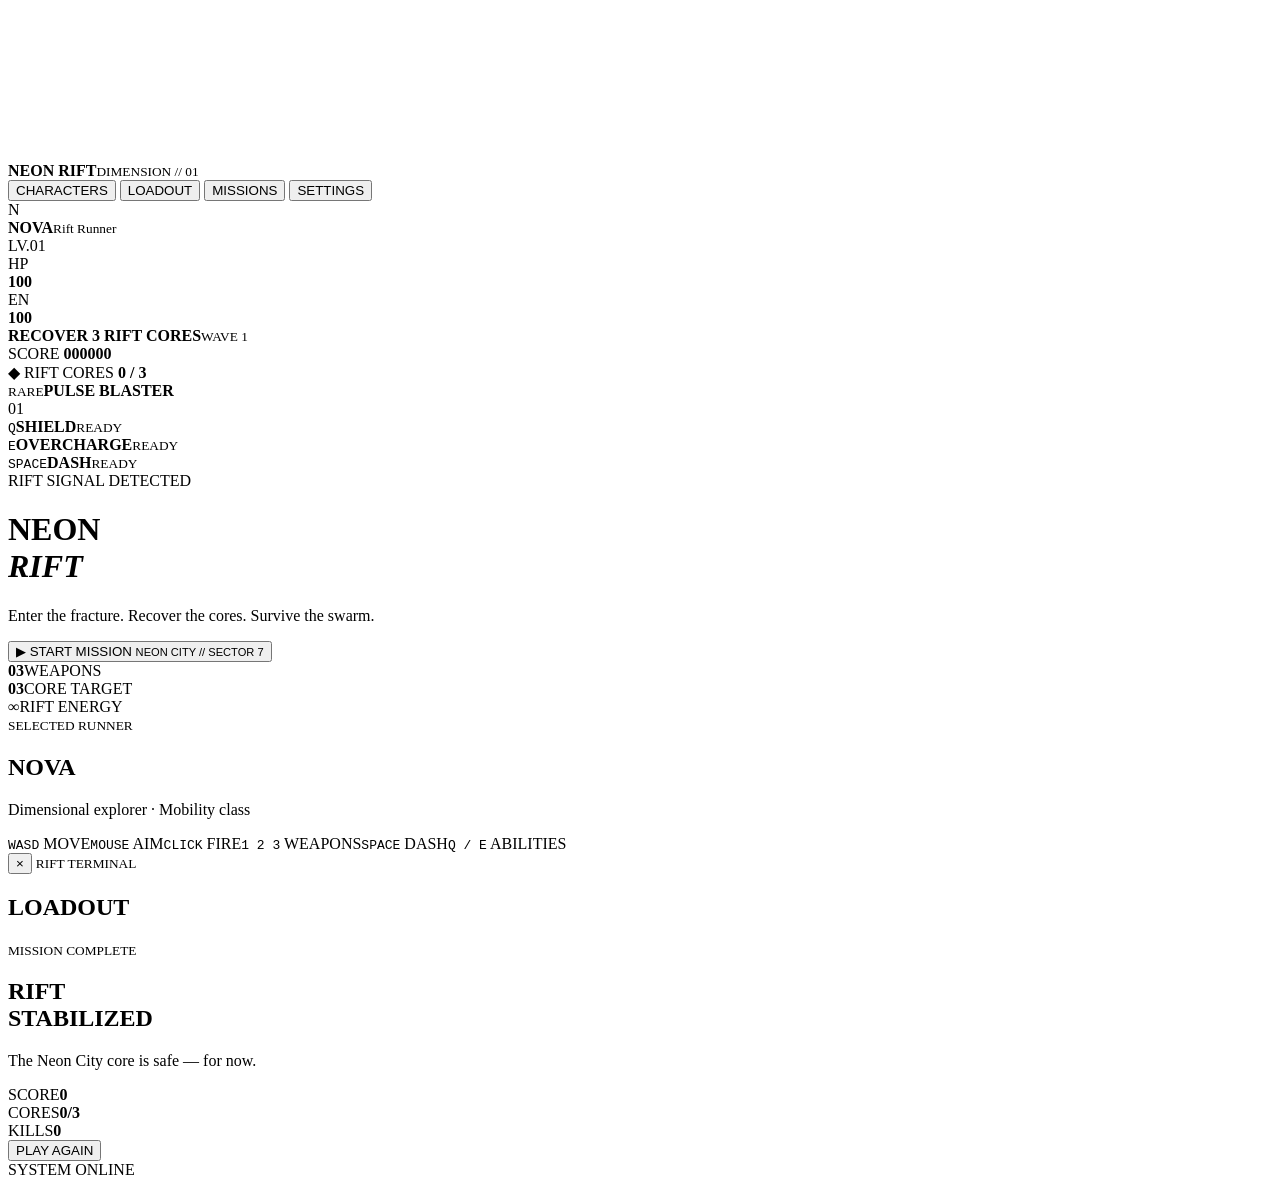
==== index.html @ 599874c7 "feat: add NEON RIFT game shell" ====
<!DOCTYPE html>
<html lang="es">
<head>
  <meta charset="UTF-8" />
  <meta name="viewport" content="width=device-width, initial-scale=1.0" />
  <meta name="theme-color" content="#070713" />
  <title>NEON RIFT — Arcade Shooter</title>
  <link rel="stylesheet" href="styles.css" />
</head>
<body>
  <div id="app">
    <canvas id="game" aria-label="NEON RIFT game canvas"></canvas>

    <header class="topbar">
      <div class="brand">
        <span class="brand-mark"></span>
        <div><strong>NEON RIFT</strong><small>DIMENSION // 01</small></div>
      </div>
      <nav>
        <button data-panel="characters">CHARACTERS</button>
        <button data-panel="loadout">LOADOUT</button>
        <button data-panel="missions">MISSIONS</button>
        <button data-panel="settings">SETTINGS</button>
      </nav>
    </header>

    <section id="hud" class="hud hidden" aria-live="polite">
      <div class="hud-left glass">
        <div class="player-line">
          <span class="avatar">N</span>
          <div><b>NOVA</b><small>Rift Runner</small></div>
          <span id="levelBadge">LV.01</span>
        </div>
        <div class="meter-row"><span>HP</span><div class="meter"><i id="healthBar"></i></div><b id="healthText">100</b></div>
        <div class="meter-row energy"><span>EN</span><div class="meter"><i id="energyBar"></i></div><b id="energyText">100</b></div>
      </div>

      <div class="hud-center">
        <div class="mission-pill glass"><span class="pulse-dot"></span><b id="objective">RECOVER 3 RIFT CORES</b><small id="waveText">WAVE 1</small></div>
      </div>

      <div class="hud-right glass">
        <div class="score-label">SCORE <b id="score">000000</b></div>
        <div class="core-count"><span class="core-icon">◆</span> RIFT CORES <b id="cores">0 / 3</b></div>
      </div>

      <div class="weapon-card glass">
        <div><small id="weaponRarity">RARE</small><b id="weaponName">PULSE BLASTER</b></div>
        <span id="weaponSlot">01</span>
      </div>

      <div class="ability-card glass">
        <div class="ability"><kbd>Q</kbd><span><b>SHIELD</b><small id="shieldStatus">READY</small></span></div>
        <div class="ability"><kbd>E</kbd><span><b>OVERCHARGE</b><small id="overchargeStatus">READY</small></span></div>
        <div class="ability"><kbd>SPACE</kbd><span><b>DASH</b><small id="dashStatus">READY</small></span></div>
      </div>

      <div class="crosshair" id="crosshair"><i></i><i></i><i></i><i></i></div>
    </section>

    <main id="menu" class="screen active">
      <div class="hero-card">
        <div class="eyebrow"><span></span> RIFT SIGNAL DETECTED <span></span></div>
        <h1>NEON<br><em>RIFT</em></h1>
        <p>Enter the fracture. Recover the cores. Survive the swarm.</p>
        <button id="playBtn" class="primary-btn"><span>▶</span> START MISSION <small>NEON CITY // SECTOR 7</small></button>
        <div class="menu-stats">
          <div><b>03</b><span>WEAPONS</span></div>
          <div><b>03</b><span>CORE TARGET</span></div>
          <div><b>∞</b><span>RIFT ENERGY</span></div>
        </div>
      </div>

      <aside class="pilot-card glass">
        <div class="pilot-visual">
          <div class="orbit o1"></div><div class="orbit o2"></div>
          <div class="nova-portrait"><span class="visor"></span><span class="helmet"></span><span class="body-core"></span></div>
        </div>
        <div class="pilot-info"><small>SELECTED RUNNER</small><h2>NOVA</h2><p>Dimensional explorer · Mobility class</p></div>
      </aside>

      <div class="controls-strip glass">
        <span><kbd>WASD</kbd> MOVE</span><span><kbd>MOUSE</kbd> AIM</span><span><kbd>CLICK</kbd> FIRE</span><span><kbd>1 2 3</kbd> WEAPONS</span><span><kbd>SPACE</kbd> DASH</span><span><kbd>Q / E</kbd> ABILITIES</span>
      </div>
    </main>

    <section id="panel" class="panel glass hidden">
      <button id="closePanel" class="close-btn">×</button>
      <small id="panelEyebrow">RIFT TERMINAL</small>
      <h2 id="panelTitle">LOADOUT</h2>
      <div id="panelContent"></div>
    </section>

    <section id="endScreen" class="screen end-screen hidden">
      <div class="end-card glass">
        <small id="endEyebrow">MISSION COMPLETE</small>
        <h2 id="endTitle">RIFT<br>STABILIZED</h2>
        <p id="endText">The Neon City core is safe — for now.</p>
        <div class="end-stats"><div><span>SCORE</span><b id="finalScore">0</b></div><div><span>CORES</span><b id="finalCores">0/3</b></div><div><span>KILLS</span><b id="finalKills">0</b></div></div>
        <button id="restartBtn" class="primary-btn">PLAY AGAIN</button>
      </div>
    </section>

    <div id="toast" class="toast">SYSTEM ONLINE</div>
    <div class="scanlines"></div>
  </div>
  <script src="game.js"></script>
</body>
</html>
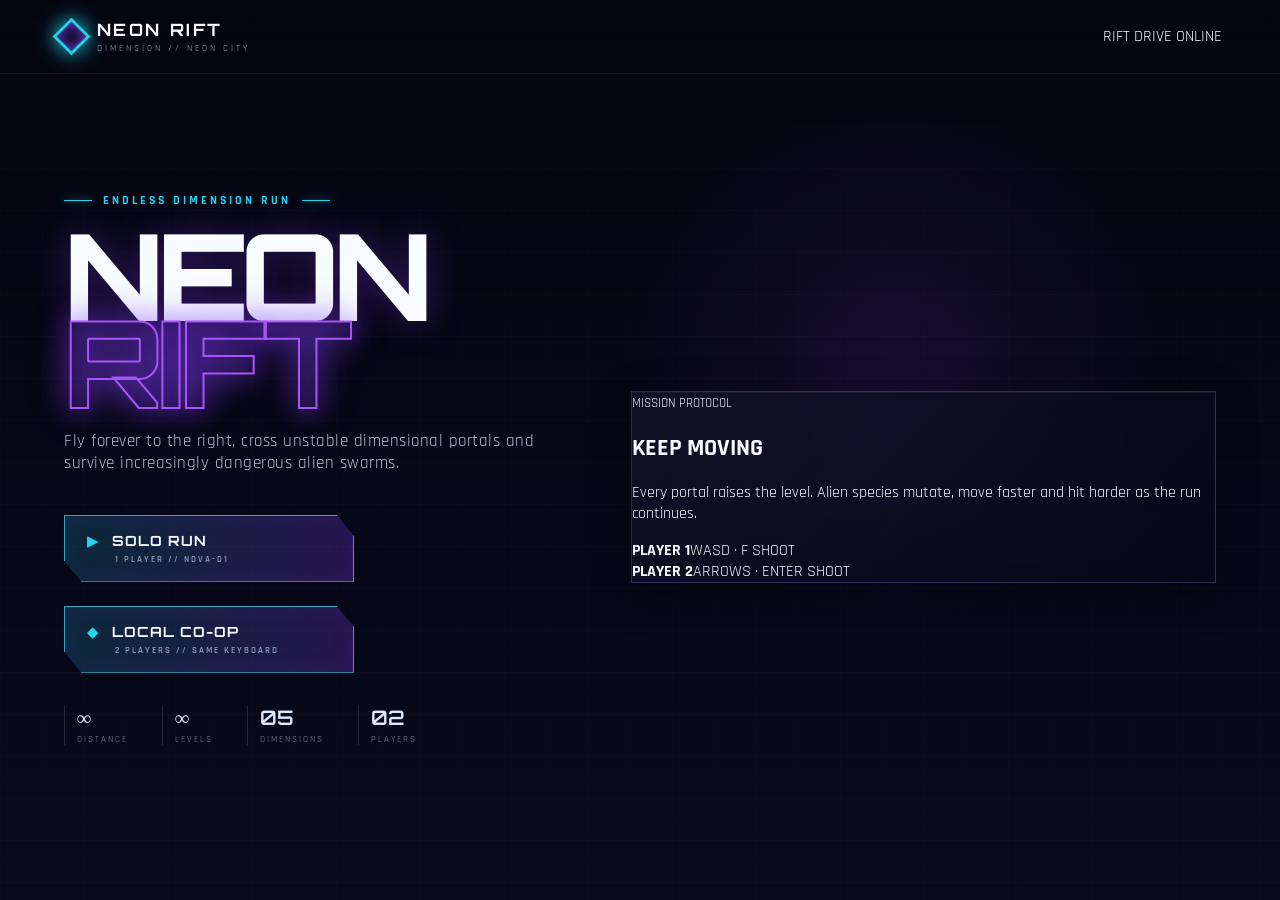
==== commit 33ea9e46: "feat: rebuild NEON RIFT as endless co-op dimensional shooter" ====
--- a/index.html
+++ b/index.html
@@ -3,105 +3,92 @@
 <head>
   <meta charset="UTF-8" />
   <meta name="viewport" content="width=device-width, initial-scale=1.0" />
-  <meta name="theme-color" content="#070713" />
-  <title>NEON RIFT — Arcade Shooter</title>
+  <meta name="theme-color" content="#050510" />
+  <title>NEON RIFT — Endless Multidimensional Shooter</title>
   <link rel="stylesheet" href="styles.css" />
 </head>
 <body>
   <div id="app">
-    <canvas id="game" aria-label="NEON RIFT game canvas"></canvas>
+    <canvas id="game" aria-label="NEON RIFT endless shooter"></canvas>
 
     <header class="topbar">
       <div class="brand">
         <span class="brand-mark"></span>
-        <div><strong>NEON RIFT</strong><small>DIMENSION // 01</small></div>
+        <div>
+          <strong>NEON RIFT</strong>
+          <small id="dimensionName">DIMENSION // NEON CITY</small>
+        </div>
       </div>
-      <nav>
-        <button data-panel="characters">CHARACTERS</button>
-        <button data-panel="loadout">LOADOUT</button>
-        <button data-panel="missions">MISSIONS</button>
-        <button data-panel="settings">SETTINGS</button>
-      </nav>
+      <div class="status-line"><span class="live-dot"></span> RIFT DRIVE ONLINE</div>
     </header>
 
+    <main id="menu" class="screen">
+      <section class="hero-card">
+        <div class="eyebrow"><span></span> ENDLESS DIMENSION RUN <span></span></div>
+        <h1>NEON<br><em>RIFT</em></h1>
+        <p>Fly forever to the right, cross unstable dimensional portals and survive increasingly dangerous alien swarms.</p>
+        <div class="start-buttons">
+          <button id="soloBtn" class="primary-btn"><span>▶</span> SOLO RUN<small>1 PLAYER // NOVA-01</small></button>
+          <button id="coopBtn" class="primary-btn secondary"><span>◆</span> LOCAL CO-OP<small>2 PLAYERS // SAME KEYBOARD</small></button>
+        </div>
+        <div class="menu-stats">
+          <div><b>∞</b><span>DISTANCE</span></div>
+          <div><b>∞</b><span>LEVELS</span></div>
+          <div><b>05</b><span>DIMENSIONS</span></div>
+          <div><b>02</b><span>PLAYERS</span></div>
+        </div>
+      </section>
+
+      <aside class="mission-card glass">
+        <div class="portal-preview"><div class="portal-ring r1"></div><div class="portal-ring r2"></div><div class="portal-core"></div></div>
+        <small>MISSION PROTOCOL</small>
+        <h2>KEEP MOVING</h2>
+        <p>Every portal raises the level. Alien species mutate, move faster and hit harder as the run continues.</p>
+        <div class="control-grid">
+          <div><b>PLAYER 1</b><span>WASD · F SHOOT</span></div>
+          <div><b>PLAYER 2</b><span>ARROWS · ENTER SHOOT</span></div>
+        </div>
+      </aside>
+    </main>
+
     <section id="hud" class="hud hidden" aria-live="polite">
-      <div class="hud-left glass">
-        <div class="player-line">
-          <span class="avatar">N</span>
-          <div><b>NOVA</b><small>Rift Runner</small></div>
-          <span id="levelBadge">LV.01</span>
-        </div>
-        <div class="meter-row"><span>HP</span><div class="meter"><i id="healthBar"></i></div><b id="healthText">100</b></div>
-        <div class="meter-row energy"><span>EN</span><div class="meter"><i id="energyBar"></i></div><b id="energyText">100</b></div>
+      <div class="hud-top glass">
+        <div><small>DISTANCE</small><b id="distanceText">0000 m</b></div>
+        <div><small>LEVEL</small><b id="levelText">01</b></div>
+        <div><small>DIMENSION</small><b id="dimensionText">NEON CITY</b></div>
+        <div><small>SCORE</small><b id="scoreText">000000</b></div>
+        <div><small>ALIENS</small><b id="killsText">000</b></div>
       </div>
 
-      <div class="hud-center">
-        <div class="mission-pill glass"><span class="pulse-dot"></span><b id="objective">RECOVER 3 RIFT CORES</b><small id="waveText">WAVE 1</small></div>
+      <div id="p1Card" class="player-card p1 glass">
+        <div class="player-title"><span>01</span><div><b>NOVA-01</b><small>CYAN WING</small></div></div>
+        <div class="hp-row"><span>HULL</span><div class="hp-track"><i id="p1Hp"></i></div><b id="p1HpText">100</b></div>
       </div>
 
-      <div class="hud-right glass">
-        <div class="score-label">SCORE <b id="score">000000</b></div>
-        <div class="core-count"><span class="core-icon">◆</span> RIFT CORES <b id="cores">0 / 3</b></div>
+      <div id="p2Card" class="player-card p2 glass hidden">
+        <div class="player-title"><span>02</span><div><b>VEX-02</b><small>MAGENTA WING</small></div></div>
+        <div class="hp-row"><span>HULL</span><div class="hp-track"><i id="p2Hp"></i></div><b id="p2HpText">100</b></div>
       </div>
 
-      <div class="weapon-card glass">
-        <div><small id="weaponRarity">RARE</small><b id="weaponName">PULSE BLASTER</b></div>
-        <span id="weaponSlot">01</span>
-      </div>
-
-      <div class="ability-card glass">
-        <div class="ability"><kbd>Q</kbd><span><b>SHIELD</b><small id="shieldStatus">READY</small></span></div>
-        <div class="ability"><kbd>E</kbd><span><b>OVERCHARGE</b><small id="overchargeStatus">READY</small></span></div>
-        <div class="ability"><kbd>SPACE</kbd><span><b>DASH</b><small id="dashStatus">READY</small></span></div>
-      </div>
-
-      <div class="crosshair" id="crosshair"><i></i><i></i><i></i><i></i></div>
-    </section>
-
-    <main id="menu" class="screen active">
-      <div class="hero-card">
-        <div class="eyebrow"><span></span> RIFT SIGNAL DETECTED <span></span></div>
-        <h1>NEON<br><em>RIFT</em></h1>
-        <p>Enter the fracture. Recover the cores. Survive the swarm.</p>
-        <button id="playBtn" class="primary-btn"><span>▶</span> START MISSION <small>NEON CITY // SECTOR 7</small></button>
-        <div class="menu-stats">
-          <div><b>03</b><span>WEAPONS</span></div>
-          <div><b>03</b><span>CORE TARGET</span></div>
-          <div><b>∞</b><span>RIFT ENERGY</span></div>
-        </div>
-      </div>
-
-      <aside class="pilot-card glass">
-        <div class="pilot-visual">
-          <div class="orbit o1"></div><div class="orbit o2"></div>
-          <div class="nova-portrait"><span class="visor"></span><span class="helmet"></span><span class="body-core"></span></div>
-        </div>
-        <div class="pilot-info"><small>SELECTED RUNNER</small><h2>NOVA</h2><p>Dimensional explorer · Mobility class</p></div>
-      </aside>
-
-      <div class="controls-strip glass">
-        <span><kbd>WASD</kbd> MOVE</span><span><kbd>MOUSE</kbd> AIM</span><span><kbd>CLICK</kbd> FIRE</span><span><kbd>1 2 3</kbd> WEAPONS</span><span><kbd>SPACE</kbd> DASH</span><span><kbd>Q / E</kbd> ABILITIES</span>
-      </div>
-    </main>
-
-    <section id="panel" class="panel glass hidden">
-      <button id="closePanel" class="close-btn">×</button>
-      <small id="panelEyebrow">RIFT TERMINAL</small>
-      <h2 id="panelTitle">LOADOUT</h2>
-      <div id="panelContent"></div>
+      <div class="objective glass"><span class="live-dot"></span><b id="objectiveText">SURVIVE // NEXT RIFT APPROACHING</b><small id="portalDistance">PORTAL IN 1400 m</small></div>
     </section>
 
     <section id="endScreen" class="screen end-screen hidden">
       <div class="end-card glass">
-        <small id="endEyebrow">MISSION COMPLETE</small>
-        <h2 id="endTitle">RIFT<br>STABILIZED</h2>
-        <p id="endText">The Neon City core is safe — for now.</p>
-        <div class="end-stats"><div><span>SCORE</span><b id="finalScore">0</b></div><div><span>CORES</span><b id="finalCores">0/3</b></div><div><span>KILLS</span><b id="finalKills">0</b></div></div>
-        <button id="restartBtn" class="primary-btn">PLAY AGAIN</button>
+        <small>RIFT SIGNAL LOST</small>
+        <h2>SHIP<br>DESTROYED</h2>
+        <p>The alien swarm overwhelmed the expedition. Your dimensional record remains.</p>
+        <div class="end-stats">
+          <div><span>DISTANCE</span><b id="finalDistance">0 m</b></div>
+          <div><span>LEVEL</span><b id="finalLevel">1</b></div>
+          <div><span>ALIENS</span><b id="finalKills">0</b></div>
+        </div>
+        <button id="restartBtn" class="primary-btn center-btn">RESTART RUN</button>
       </div>
     </section>
 
-    <div id="toast" class="toast">SYSTEM ONLINE</div>
+    <div id="toast" class="toast">RIFT DRIVE ONLINE</div>
+    <div id="dimensionFlash" class="dimension-flash"></div>
     <div class="scanlines"></div>
   </div>
   <script src="game.js"></script>
--- a/styles.css
+++ b/styles.css
@@ -0,0 +1,16 @@
+@import url('https://fonts.googleapis.com/css2?family=Orbitron:wght@500;600;700;800&family=Rajdhani:wght@500;600;700&display=swap');
+
+:root{
+  --bg:#050510;--panel:rgba(10,11,27,.72);--line:rgba(130,109,255,.26);--violet:#7c3aed;--violet2:#a855f7;--cyan:#22d3ee;--pink:#ec4899;--white:#f8fbff;--muted:#92a0bc;--danger:#fb7185;
+}
+*{box-sizing:border-box}html,body{margin:0;width:100%;height:100%;overflow:hidden;background:var(--bg);color:var(--white);font-family:'Rajdhani',sans-serif}button{font:inherit;color:inherit}
+#app{position:relative;width:100%;height:100%;overflow:hidden;background:radial-gradient(circle at 70% 40%,rgba(124,58,237,.12),transparent 25%),linear-gradient(#050510,#08091b)}
+#game{position:absolute;inset:0;width:100%;height:100%;display:block;cursor:none}
+#app::before{content:"";position:absolute;inset:0;pointer-events:none;background:linear-gradient(rgba(255,255,255,.018) 1px,transparent 1px),linear-gradient(90deg,rgba(255,255,255,.012) 1px,transparent 1px);background-size:42px 42px;mask-image:linear-gradient(to bottom,transparent,#000 25%,#000)}
+.glass{background:linear-gradient(135deg,rgba(18,18,42,.79),rgba(7,8,24,.55));border:1px solid rgba(158,137,255,.25);box-shadow:0 12px 40px rgba(0,0,0,.3),inset 0 1px rgba(255,255,255,.05);backdrop-filter:blur(14px)}
+.hidden{display:none!important}.topbar{position:absolute;z-index:20;top:0;left:0;right:0;height:74px;display:flex;align-items:center;justify-content:space-between;padding:0 4.5vw;border-bottom:1px solid rgba(130,109,255,.14);background:linear-gradient(to bottom,rgba(5,5,16,.92),rgba(5,5,16,.15))}.brand{display:flex;align-items:center;gap:12px}.brand-mark{width:27px;height:27px;border:3px solid var(--cyan);transform:rotate(45deg);box-shadow:0 0 20px var(--cyan),inset 0 0 13px var(--violet)}.brand strong{display:block;font:700 17px 'Orbitron';letter-spacing:2.6px}.brand small{display:block;color:var(--muted);letter-spacing:3px;font-size:9px;margin-top:3px}.topbar nav{display:flex;gap:12px}.topbar nav button{background:none;border:0;padding:12px 14px;color:#94a0bd;font-size:12px;letter-spacing:1.4px;cursor:pointer}.topbar nav button:hover{color:var(--cyan);text-shadow:0 0 14px var(--cyan)}
+.screen{position:absolute;z-index:10;inset:74px 0 0;display:flex;align-items:center;padding:5vw}.hero-card{width:min(620px,52vw);transform:translateY(-2vh)}.eyebrow{display:flex;align-items:center;gap:11px;color:var(--cyan);font-weight:700;font-size:12px;letter-spacing:3px}.eyebrow span{width:28px;height:1px;background:var(--cyan);box-shadow:0 0 9px var(--cyan)}h1{font:800 clamp(68px,9.4vw,148px)/.72 'Orbitron';letter-spacing:-7px;margin:24px 0;text-shadow:0 0 35px rgba(124,58,237,.36)}h1 em{font-style:normal;color:transparent;-webkit-text-stroke:2px var(--violet2);filter:drop-shadow(0 0 10px var(--violet));letter-spacing:-5px}.hero-card>p{max-width:500px;color:#b7c2d9;font-size:17px;letter-spacing:.5px}.primary-btn{margin-top:24px;min-width:290px;padding:16px 22px;border:1px solid rgba(67,235,255,.66);background:linear-gradient(100deg,rgba(34,211,238,.16),rgba(124,58,237,.26));box-shadow:0 0 28px rgba(34,211,238,.12),inset 0 0 25px rgba(124,58,237,.1);cursor:pointer;text-align:left;font:700 14px 'Orbitron';letter-spacing:1px;clip-path:polygon(0 0,94% 0,100% 32%,100% 100%,6% 100%,0 68%)}.primary-btn:hover{transform:translateY(-2px);box-shadow:0 0 34px rgba(34,211,238,.32)}.primary-btn span{color:var(--cyan);margin-right:8px}.primary-btn small{display:block;margin:5px 0 0 28px;color:#8ea0ba;font:600 9px 'Rajdhani';letter-spacing:2px}.menu-stats{display:flex;gap:34px;margin-top:32px}.menu-stats div{display:flex;flex-direction:column;border-left:1px solid rgba(255,255,255,.12);padding-left:12px}.menu-stats b{font:600 20px 'Orbitron';color:#dce8ff}.menu-stats span{color:#76849d;font-size:9px;letter-spacing:2px;margin-top:4px}
+.pilot-card{position:absolute;right:6vw;top:50%;transform:translateY(-54%);width:min(33vw,450px);height:min(62vh,560px);clip-path:polygon(0 7%,9% 0,100% 0,100% 93%,91% 100%,0 100%);overflow:hidden}.pilot-visual{height:77%;position:relative;background:radial-gradient(circle at 50% 52%,rgba(34,211,238,.13),transparent 22%),radial-gradient(circle at 50% 50%,rgba(124,58,237,.22),transparent 45%)}.orbit{position:absolute;left:50%;top:48%;border:1px solid rgba(34,211,238,.25);border-radius:50%;transform:translate(-50%,-50%) rotate(-18deg)}.o1{width:290px;height:110px}.o2{width:210px;height:330px;border-color:rgba(168,85,247,.22)}.nova-portrait{position:absolute;left:50%;top:54%;transform:translate(-50%,-50%);width:170px;height:265px;filter:drop-shadow(0 0 28px rgba(124,58,237,.55))}.helmet{position:absolute;left:35px;top:12px;width:100px;height:104px;background:linear-gradient(140deg,#e8f4ff,#8d9ab5 55%,#4a5071);border-radius:46% 46% 38% 38%;border:2px solid #c7d4e7}.visor{position:absolute;z-index:2;left:46px;top:41px;width:78px;height:38px;background:linear-gradient(90deg,#10142d,#22145c);border:2px solid var(--violet2);border-radius:45% 45% 40% 40%;box-shadow:inset 0 0 22px var(--violet),0 0 18px rgba(168,85,247,.6)}.visor::after{content:"";position:absolute;width:45px;height:3px;background:var(--cyan);top:17px;left:16px;box-shadow:0 0 9px var(--cyan)}.body-core{position:absolute;left:22px;top:105px;width:128px;height:145px;background:linear-gradient(145deg,#b5c4d8,#505875 57%,#292b46);clip-path:polygon(24% 0,76% 0,100% 22%,85% 100%,15% 100%,0 22%);border-radius:20px}.body-core::before{content:"◆";position:absolute;left:50%;top:40%;transform:translate(-50%,-50%);color:var(--cyan);font-size:30px;text-shadow:0 0 17px var(--cyan)}.pilot-info{position:absolute;bottom:0;left:0;right:0;padding:18px 22px 19px;border-top:1px solid rgba(255,255,255,.1)}.pilot-info small{color:var(--cyan);letter-spacing:2px}.pilot-info h2{font:700 30px 'Orbitron';margin:4px 0}.pilot-info p{color:#8f9bb5;margin:0}.controls-strip{position:absolute;bottom:22px;left:50%;transform:translateX(-50%);display:flex;gap:20px;padding:9px 15px;border-radius:4px;color:#8995ad;font-size:10px;letter-spacing:1px;white-space:nowrap}.controls-strip kbd,.ability kbd{font:700 10px 'Orbitron';color:#d9e9ff;border:1px solid rgba(255,255,255,.2);background:#12152c;padding:5px 7px;border-radius:3px;margin-right:5px}
+.hud{position:absolute;inset:0;z-index:12;pointer-events:none}.hud-left{position:absolute;left:26px;top:94px;width:280px;padding:14px 16px;clip-path:polygon(0 0,94% 0,100% 16%,100% 100%,0 100%)}.player-line{display:flex;align-items:center;gap:10px;margin-bottom:11px}.avatar{width:34px;height:34px;display:grid;place-items:center;border:1px solid var(--cyan);background:#13172d;color:var(--cyan);font:700 16px 'Orbitron'}.player-line div{flex:1}.player-line b{display:block;font:700 13px 'Orbitron';letter-spacing:1px}.player-line small{color:#7e8ba7}.player-line>span:last-child{font:600 9px 'Orbitron';color:var(--violet2)}.meter-row{display:grid;grid-template-columns:23px 1fr 28px;align-items:center;gap:7px;margin:6px 0;font-size:10px}.meter{height:5px;background:rgba(255,255,255,.08);overflow:hidden}.meter i{display:block;width:100%;height:100%;background:linear-gradient(90deg,var(--pink),#ff7aa9);box-shadow:0 0 8px var(--pink)}.meter-row.energy .meter i{background:linear-gradient(90deg,var(--violet),var(--cyan));box-shadow:0 0 8px var(--cyan)}.hud-center{position:absolute;top:91px;left:50%;transform:translateX(-50%)}.mission-pill{padding:10px 16px;min-width:230px;text-align:center;clip-path:polygon(6% 0,94% 0,100% 50%,94% 100%,6% 100%,0 50%)}.mission-pill b{font:600 10px 'Orbitron';letter-spacing:1px}.mission-pill small{display:block;color:#7f8aa6;font-size:9px;margin-top:3px;letter-spacing:2px}.pulse-dot{display:inline-block;width:6px;height:6px;background:var(--cyan);border-radius:50%;box-shadow:0 0 10px var(--cyan);margin-right:7px}.hud-right{position:absolute;right:26px;top:94px;width:210px;padding:13px 16px;text-align:right}.score-label{font-size:9px;color:#8290a7;letter-spacing:2px}.score-label b{display:block;color:#f4fbff;font:600 20px 'Orbitron';letter-spacing:2px}.core-count{margin-top:6px;color:#8190a8;font-size:10px}.core-count b{color:#dcecff}.core-icon{color:var(--cyan);text-shadow:0 0 10px var(--cyan)}.weapon-card{position:absolute;bottom:28px;right:28px;width:250px;padding:14px 15px;display:flex;align-items:center;justify-content:space-between}.weapon-card small{display:block;color:var(--violet2);font-size:9px;letter-spacing:2px}.weapon-card b{display:block;font:600 12px 'Orbitron';margin-top:3px}.weapon-card>span{font:600 28px 'Orbitron';color:rgba(255,255,255,.14)}.ability-card{position:absolute;bottom:28px;left:28px;display:flex;gap:6px;padding:8px}.ability{display:flex;align-items:center;padding:5px 8px}.ability span{display:flex;flex-direction:column}.ability b{font:600 9px 'Orbitron'}.ability small{font-size:8px;color:var(--cyan)}.crosshair{position:fixed;width:32px;height:32px;pointer-events:none;transform:translate(-50%,-50%)}.crosshair::after{content:"";position:absolute;left:14px;top:14px;width:4px;height:4px;border:1px solid var(--cyan);border-radius:50%;box-shadow:0 0 8px var(--cyan)}.crosshair i{position:absolute;background:var(--cyan);box-shadow:0 0 7px var(--cyan)}.crosshair i:nth-child(1),.crosshair i:nth-child(2){height:1px;width:7px;top:16px}.crosshair i:nth-child(1){left:0}.crosshair i:nth-child(2){right:0}.crosshair i:nth-child(3),.crosshair i:nth-child(4){width:1px;height:7px;left:16px}.crosshair i:nth-child(3){top:0}.crosshair i:nth-child(4){bottom:0}
+.panel{position:absolute;z-index:40;top:50%;left:50%;transform:translate(-50%,-50%);width:min(700px,88vw);padding:28px;clip-path:polygon(0 0,96% 0,100% 9%,100% 100%,4% 100%,0 91%)}.panel>small{color:var(--cyan);letter-spacing:3px}.panel h2{font:700 34px 'Orbitron';margin:5px 0 20px}.close-btn{position:absolute;right:17px;top:13px;background:none;border:0;color:#8a98b2;font-size:29px;cursor:pointer}.grid-cards{display:grid;grid-template-columns:repeat(3,1fr);gap:10px}.mini-card{padding:17px;background:rgba(255,255,255,.025);border:1px solid rgba(255,255,255,.09)}.mini-card b{display:block;font:600 12px 'Orbitron';color:#e7f1ff}.mini-card small{color:var(--violet2);letter-spacing:1px}.mini-card p{color:#8d9ab2;font-size:13px;margin-bottom:0}.end-screen{z-index:45;background:radial-gradient(circle,rgba(124,58,237,.16),rgba(5,5,16,.92));justify-content:center}.end-card{width:min(520px,88vw);padding:38px;text-align:center}.end-card>small{color:var(--cyan);letter-spacing:4px}.end-card h2{font:800 48px/.95 'Orbitron';margin:12px 0;color:#f5f7ff}.end-card p{color:#98a6be}.end-stats{display:grid;grid-template-columns:repeat(3,1fr);gap:8px;margin:25px 0}.end-stats div{border:1px solid rgba(255,255,255,.09);padding:12px}.end-stats span{display:block;color:#77839c;font-size:9px;letter-spacing:2px}.end-stats b{font:600 20px 'Orbitron'}.end-card .primary-btn{text-align:center;min-width:220px}.toast{position:absolute;z-index:60;left:50%;top:130px;transform:translate(-50%,-20px);padding:8px 16px;border:1px solid rgba(34,211,238,.4);background:rgba(5,8,22,.78);color:var(--cyan);font:600 10px 'Orbitron';letter-spacing:2px;opacity:0;transition:.25s;pointer-events:none}.toast.show{opacity:1;transform:translate(-50%,0)}.scanlines{position:absolute;z-index:80;inset:0;pointer-events:none;opacity:.13;background:repeating-linear-gradient(to bottom,transparent 0,transparent 3px,rgba(255,255,255,.05) 4px)}
+@media(max-width:800px){.topbar nav{display:none}.screen{padding:7vw}.hero-card{width:100%}.hero-card h1{font-size:62px}.pilot-card{opacity:.32;right:-15vw;width:70vw}.controls-strip{display:none}.hud-left{left:10px;top:82px;width:230px}.hud-right{right:10px;top:82px;width:145px}.hud-center{display:none}.ability-card{left:10px;bottom:10px}.ability:nth-child(1),.ability:nth-child(2){display:none}.weapon-card{right:10px;bottom:10px;width:190px}.grid-cards{grid-template-columns:1fr}.topbar{padding:0 18px}}
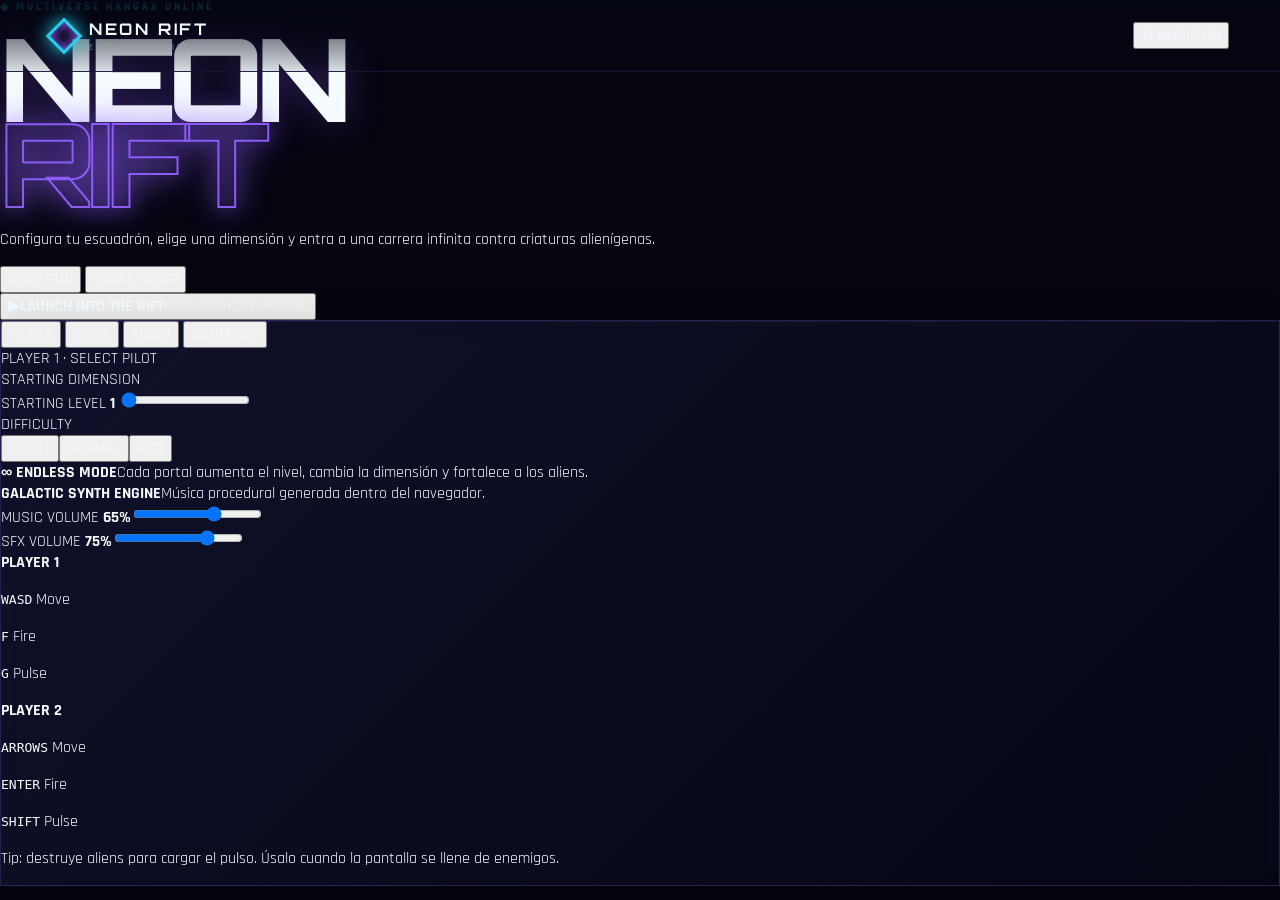
==== commit 453d71cf: "feat: add configurable hangar menu and audio controls" ====
--- a/index.html
+++ b/index.html
@@ -4,93 +4,88 @@
   <meta charset="UTF-8" />
   <meta name="viewport" content="width=device-width, initial-scale=1.0" />
   <meta name="theme-color" content="#050510" />
-  <title>NEON RIFT — Endless Multidimensional Shooter</title>
+  <title>NEON RIFT — Endless Galactic Shooter</title>
   <link rel="stylesheet" href="styles.css" />
 </head>
 <body>
-  <div id="app">
-    <canvas id="game" aria-label="NEON RIFT endless shooter"></canvas>
+<div id="app">
+  <canvas id="game"></canvas>
+  <div class="scanlines"></div>
 
-    <header class="topbar">
-      <div class="brand">
-        <span class="brand-mark"></span>
-        <div>
-          <strong>NEON RIFT</strong>
-          <small id="dimensionName">DIMENSION // NEON CITY</small>
+  <header class="topbar">
+    <div class="brand"><span class="brand-mark"></span><div><strong>NEON RIFT</strong><small>ENDLESS MULTIVERSE</small></div></div>
+    <div class="top-actions"><button id="musicToggle" class="icon-btn">♫ MUSIC ON</button><button id="pauseBtn" class="icon-btn hidden">Ⅱ PAUSE</button></div>
+  </header>
+
+  <main id="menu" class="menu-screen">
+    <section class="menu-copy">
+      <div class="eyebrow">◈ MULTIVERSE HANGAR ONLINE</div>
+      <h1>NEON<br><em>RIFT</em></h1>
+      <p>Configura tu escuadrón, elige una dimensión y entra a una carrera infinita contra criaturas alienígenas.</p>
+      <div class="mode-switch">
+        <button class="mode-btn active" data-mode="1">SOLO RUN</button>
+        <button class="mode-btn" data-mode="2">LOCAL CO-OP</button>
+      </div>
+      <button id="launchBtn" class="launch-btn"><span>▶</span><b>LAUNCH INTO THE RIFT</b><small id="launchSummary">NOVA · NEON CITY · NORMAL</small></button>
+    </section>
+
+    <section class="hangar glass">
+      <div class="tabs">
+        <button class="tab active" data-tab="pilots">PILOTS</button>
+        <button class="tab" data-tab="mission">LEVEL</button>
+        <button class="tab" data-tab="audio">AUDIO</button>
+        <button class="tab" data-tab="controls">CONTROLS</button>
+      </div>
+
+      <div class="tab-panel active" id="tab-pilots">
+        <div class="section-label">PLAYER 1 · SELECT PILOT</div>
+        <div class="character-grid" id="p1Characters"></div>
+        <div id="p2Wrap" class="hidden">
+          <div class="section-label second">PLAYER 2 · SELECT PILOT</div>
+          <div class="character-grid" id="p2Characters"></div>
         </div>
       </div>
-      <div class="status-line"><span class="live-dot"></span> RIFT DRIVE ONLINE</div>
-    </header>
 
-    <main id="menu" class="screen">
-      <section class="hero-card">
-        <div class="eyebrow"><span></span> ENDLESS DIMENSION RUN <span></span></div>
-        <h1>NEON<br><em>RIFT</em></h1>
-        <p>Fly forever to the right, cross unstable dimensional portals and survive increasingly dangerous alien swarms.</p>
-        <div class="start-buttons">
-          <button id="soloBtn" class="primary-btn"><span>▶</span> SOLO RUN<small>1 PLAYER // NOVA-01</small></button>
-          <button id="coopBtn" class="primary-btn secondary"><span>◆</span> LOCAL CO-OP<small>2 PLAYERS // SAME KEYBOARD</small></button>
+      <div class="tab-panel" id="tab-mission">
+        <div class="setting-group"><label>STARTING DIMENSION</label><div id="dimensionGrid" class="dimension-grid"></div></div>
+        <div class="setting-row">
+          <label>STARTING LEVEL <b id="levelValue">1</b></label>
+          <input id="levelRange" type="range" min="1" max="10" value="1" />
         </div>
-        <div class="menu-stats">
-          <div><b>∞</b><span>DISTANCE</span></div>
-          <div><b>∞</b><span>LEVELS</span></div>
-          <div><b>05</b><span>DIMENSIONS</span></div>
-          <div><b>02</b><span>PLAYERS</span></div>
-        </div>
-      </section>
-
-      <aside class="mission-card glass">
-        <div class="portal-preview"><div class="portal-ring r1"></div><div class="portal-ring r2"></div><div class="portal-core"></div></div>
-        <small>MISSION PROTOCOL</small>
-        <h2>KEEP MOVING</h2>
-        <p>Every portal raises the level. Alien species mutate, move faster and hit harder as the run continues.</p>
-        <div class="control-grid">
-          <div><b>PLAYER 1</b><span>WASD · F SHOOT</span></div>
-          <div><b>PLAYER 2</b><span>ARROWS · ENTER SHOOT</span></div>
-        </div>
-      </aside>
-    </main>
-
-    <section id="hud" class="hud hidden" aria-live="polite">
-      <div class="hud-top glass">
-        <div><small>DISTANCE</small><b id="distanceText">0000 m</b></div>
-        <div><small>LEVEL</small><b id="levelText">01</b></div>
-        <div><small>DIMENSION</small><b id="dimensionText">NEON CITY</b></div>
-        <div><small>SCORE</small><b id="scoreText">000000</b></div>
-        <div><small>ALIENS</small><b id="killsText">000</b></div>
+        <div class="setting-group"><label>DIFFICULTY</label><div class="difficulty-row"><button data-difficulty="cadet">CADET</button><button class="active" data-difficulty="normal">NORMAL</button><button data-difficulty="rift">RIFT</button></div></div>
+        <div class="mission-note"><b>∞ ENDLESS MODE</b><span>Cada portal aumenta el nivel, cambia la dimensión y fortalece a los aliens.</span></div>
       </div>
 
-      <div id="p1Card" class="player-card p1 glass">
-        <div class="player-title"><span>01</span><div><b>NOVA-01</b><small>CYAN WING</small></div></div>
-        <div class="hp-row"><span>HULL</span><div class="hp-track"><i id="p1Hp"></i></div><b id="p1HpText">100</b></div>
+      <div class="tab-panel" id="tab-audio">
+        <div class="audio-hero"><div class="equalizer"><i></i><i></i><i></i><i></i><i></i><i></i></div><div><b>GALACTIC SYNTH ENGINE</b><span>Música procedural generada dentro del navegador.</span></div></div>
+        <div class="setting-row"><label>MUSIC VOLUME <b id="musicValue">65%</b></label><input id="musicVolume" type="range" min="0" max="100" value="65" /></div>
+        <div class="setting-row"><label>SFX VOLUME <b id="sfxValue">75%</b></label><input id="sfxVolume" type="range" min="0" max="100" value="75" /></div>
       </div>
 
-      <div id="p2Card" class="player-card p2 glass hidden">
-        <div class="player-title"><span>02</span><div><b>VEX-02</b><small>MAGENTA WING</small></div></div>
-        <div class="hp-row"><span>HULL</span><div class="hp-track"><i id="p2Hp"></i></div><b id="p2HpText">100</b></div>
-      </div>
-
-      <div class="objective glass"><span class="live-dot"></span><b id="objectiveText">SURVIVE // NEXT RIFT APPROACHING</b><small id="portalDistance">PORTAL IN 1400 m</small></div>
-    </section>
-
-    <section id="endScreen" class="screen end-screen hidden">
-      <div class="end-card glass">
-        <small>RIFT SIGNAL LOST</small>
-        <h2>SHIP<br>DESTROYED</h2>
-        <p>The alien swarm overwhelmed the expedition. Your dimensional record remains.</p>
-        <div class="end-stats">
-          <div><span>DISTANCE</span><b id="finalDistance">0 m</b></div>
-          <div><span>LEVEL</span><b id="finalLevel">1</b></div>
-          <div><span>ALIENS</span><b id="finalKills">0</b></div>
+      <div class="tab-panel" id="tab-controls">
+        <div class="controls-grid">
+          <div><span class="player-dot p1"></span><b>PLAYER 1</b><p><kbd>WASD</kbd> Move</p><p><kbd>F</kbd> Fire</p><p><kbd>G</kbd> Pulse</p></div>
+          <div><span class="player-dot p2"></span><b>PLAYER 2</b><p><kbd>ARROWS</kbd> Move</p><p><kbd>ENTER</kbd> Fire</p><p><kbd>SHIFT</kbd> Pulse</p></div>
         </div>
-        <button id="restartBtn" class="primary-btn center-btn">RESTART RUN</button>
+        <p class="hint">Tip: destruye aliens para cargar el pulso. Úsalo cuando la pantalla se llene de enemigos.</p>
       </div>
     </section>
+  </main>
 
-    <div id="toast" class="toast">RIFT DRIVE ONLINE</div>
-    <div id="dimensionFlash" class="dimension-flash"></div>
-    <div class="scanlines"></div>
-  </div>
-  <script src="game.js"></script>
+  <section id="hud" class="hud hidden">
+    <div class="hud-left glass"><div class="hud-title"><span id="dimensionName">NEON CITY</span><small id="dimensionLevel">LEVEL 01</small></div><div class="progress"><i id="portalProgress"></i></div><small class="next-rift">NEXT RIFT PORTAL</small></div>
+    <div class="hud-center glass"><span>DISTANCE <b id="distance">0000m</b></span><span>SCORE <b id="score">000000</b></span><span>ALIENS <b id="kills">0</b></span></div>
+    <div class="ship-hud p1hud glass"><div><b id="p1Name">NOVA</b><small>PLAYER 1</small></div><div class="hp"><i id="p1hp"></i></div><span id="p1hpText">100</span></div>
+    <div id="p2Hud" class="ship-hud p2hud glass hidden"><div><b id="p2Name">BYTE</b><small>PLAYER 2</small></div><div class="hp"><i id="p2hp"></i></div><span id="p2hpText">100</span></div>
+    <div id="bossBar" class="boss-bar glass hidden"><small>RIFT BEHEMOTH</small><div><i id="bossHp"></i></div></div>
+  </section>
+
+  <section id="pauseScreen" class="overlay hidden"><div class="overlay-card glass"><small>RIFT TEMPORARILY STABILIZED</small><h2>PAUSED</h2><button id="resumeBtn" class="launch-btn small">RESUME</button><button id="hangarBtn" class="secondary-btn">RETURN TO HANGAR</button></div></section>
+
+  <section id="gameOver" class="overlay hidden"><div class="overlay-card glass"><small>EXPEDITION ENDED</small><h2>SHIP<br>DESTROYED</h2><p id="finalLine">The Rift claimed your squad.</p><div class="stats"><div><span>DISTANCE</span><b id="finalDistance">0m</b></div><div><span>SCORE</span><b id="finalScore">0</b></div><div><span>LEVEL</span><b id="finalLevel">1</b></div></div><button id="retryBtn" class="launch-btn small">RE-ENTER RIFT</button><button id="hangarBtn2" class="secondary-btn">HANGAR</button></div></section>
+
+  <div id="toast" class="toast">RIFT ONLINE</div>
+</div>
+<script src="game.js"></script>
 </body>
 </html>
--- a/styles.css
+++ b/styles.css
@@ -1,16 +1,10 @@
 @import url('https://fonts.googleapis.com/css2?family=Orbitron:wght@500;600;700;800&family=Rajdhani:wght@500;600;700&display=swap');
 
-:root{
-  --bg:#050510;--panel:rgba(10,11,27,.72);--line:rgba(130,109,255,.26);--violet:#7c3aed;--violet2:#a855f7;--cyan:#22d3ee;--pink:#ec4899;--white:#f8fbff;--muted:#92a0bc;--danger:#fb7185;
-}
-*{box-sizing:border-box}html,body{margin:0;width:100%;height:100%;overflow:hidden;background:var(--bg);color:var(--white);font-family:'Rajdhani',sans-serif}button{font:inherit;color:inherit}
-#app{position:relative;width:100%;height:100%;overflow:hidden;background:radial-gradient(circle at 70% 40%,rgba(124,58,237,.12),transparent 25%),linear-gradient(#050510,#08091b)}
-#game{position:absolute;inset:0;width:100%;height:100%;display:block;cursor:none}
-#app::before{content:"";position:absolute;inset:0;pointer-events:none;background:linear-gradient(rgba(255,255,255,.018) 1px,transparent 1px),linear-gradient(90deg,rgba(255,255,255,.012) 1px,transparent 1px);background-size:42px 42px;mask-image:linear-gradient(to bottom,transparent,#000 25%,#000)}
-.glass{background:linear-gradient(135deg,rgba(18,18,42,.79),rgba(7,8,24,.55));border:1px solid rgba(158,137,255,.25);box-shadow:0 12px 40px rgba(0,0,0,.3),inset 0 1px rgba(255,255,255,.05);backdrop-filter:blur(14px)}
-.hidden{display:none!important}.topbar{position:absolute;z-index:20;top:0;left:0;right:0;height:74px;display:flex;align-items:center;justify-content:space-between;padding:0 4.5vw;border-bottom:1px solid rgba(130,109,255,.14);background:linear-gradient(to bottom,rgba(5,5,16,.92),rgba(5,5,16,.15))}.brand{display:flex;align-items:center;gap:12px}.brand-mark{width:27px;height:27px;border:3px solid var(--cyan);transform:rotate(45deg);box-shadow:0 0 20px var(--cyan),inset 0 0 13px var(--violet)}.brand strong{display:block;font:700 17px 'Orbitron';letter-spacing:2.6px}.brand small{display:block;color:var(--muted);letter-spacing:3px;font-size:9px;margin-top:3px}.topbar nav{display:flex;gap:12px}.topbar nav button{background:none;border:0;padding:12px 14px;color:#94a0bd;font-size:12px;letter-spacing:1.4px;cursor:pointer}.topbar nav button:hover{color:var(--cyan);text-shadow:0 0 14px var(--cyan)}
-.screen{position:absolute;z-index:10;inset:74px 0 0;display:flex;align-items:center;padding:5vw}.hero-card{width:min(620px,52vw);transform:translateY(-2vh)}.eyebrow{display:flex;align-items:center;gap:11px;color:var(--cyan);font-weight:700;font-size:12px;letter-spacing:3px}.eyebrow span{width:28px;height:1px;background:var(--cyan);box-shadow:0 0 9px var(--cyan)}h1{font:800 clamp(68px,9.4vw,148px)/.72 'Orbitron';letter-spacing:-7px;margin:24px 0;text-shadow:0 0 35px rgba(124,58,237,.36)}h1 em{font-style:normal;color:transparent;-webkit-text-stroke:2px var(--violet2);filter:drop-shadow(0 0 10px var(--violet));letter-spacing:-5px}.hero-card>p{max-width:500px;color:#b7c2d9;font-size:17px;letter-spacing:.5px}.primary-btn{margin-top:24px;min-width:290px;padding:16px 22px;border:1px solid rgba(67,235,255,.66);background:linear-gradient(100deg,rgba(34,211,238,.16),rgba(124,58,237,.26));box-shadow:0 0 28px rgba(34,211,238,.12),inset 0 0 25px rgba(124,58,237,.1);cursor:pointer;text-align:left;font:700 14px 'Orbitron';letter-spacing:1px;clip-path:polygon(0 0,94% 0,100% 32%,100% 100%,6% 100%,0 68%)}.primary-btn:hover{transform:translateY(-2px);box-shadow:0 0 34px rgba(34,211,238,.32)}.primary-btn span{color:var(--cyan);margin-right:8px}.primary-btn small{display:block;margin:5px 0 0 28px;color:#8ea0ba;font:600 9px 'Rajdhani';letter-spacing:2px}.menu-stats{display:flex;gap:34px;margin-top:32px}.menu-stats div{display:flex;flex-direction:column;border-left:1px solid rgba(255,255,255,.12);padding-left:12px}.menu-stats b{font:600 20px 'Orbitron';color:#dce8ff}.menu-stats span{color:#76849d;font-size:9px;letter-spacing:2px;margin-top:4px}
-.pilot-card{position:absolute;right:6vw;top:50%;transform:translateY(-54%);width:min(33vw,450px);height:min(62vh,560px);clip-path:polygon(0 7%,9% 0,100% 0,100% 93%,91% 100%,0 100%);overflow:hidden}.pilot-visual{height:77%;position:relative;background:radial-gradient(circle at 50% 52%,rgba(34,211,238,.13),transparent 22%),radial-gradient(circle at 50% 50%,rgba(124,58,237,.22),transparent 45%)}.orbit{position:absolute;left:50%;top:48%;border:1px solid rgba(34,211,238,.25);border-radius:50%;transform:translate(-50%,-50%) rotate(-18deg)}.o1{width:290px;height:110px}.o2{width:210px;height:330px;border-color:rgba(168,85,247,.22)}.nova-portrait{position:absolute;left:50%;top:54%;transform:translate(-50%,-50%);width:170px;height:265px;filter:drop-shadow(0 0 28px rgba(124,58,237,.55))}.helmet{position:absolute;left:35px;top:12px;width:100px;height:104px;background:linear-gradient(140deg,#e8f4ff,#8d9ab5 55%,#4a5071);border-radius:46% 46% 38% 38%;border:2px solid #c7d4e7}.visor{position:absolute;z-index:2;left:46px;top:41px;width:78px;height:38px;background:linear-gradient(90deg,#10142d,#22145c);border:2px solid var(--violet2);border-radius:45% 45% 40% 40%;box-shadow:inset 0 0 22px var(--violet),0 0 18px rgba(168,85,247,.6)}.visor::after{content:"";position:absolute;width:45px;height:3px;background:var(--cyan);top:17px;left:16px;box-shadow:0 0 9px var(--cyan)}.body-core{position:absolute;left:22px;top:105px;width:128px;height:145px;background:linear-gradient(145deg,#b5c4d8,#505875 57%,#292b46);clip-path:polygon(24% 0,76% 0,100% 22%,85% 100%,15% 100%,0 22%);border-radius:20px}.body-core::before{content:"◆";position:absolute;left:50%;top:40%;transform:translate(-50%,-50%);color:var(--cyan);font-size:30px;text-shadow:0 0 17px var(--cyan)}.pilot-info{position:absolute;bottom:0;left:0;right:0;padding:18px 22px 19px;border-top:1px solid rgba(255,255,255,.1)}.pilot-info small{color:var(--cyan);letter-spacing:2px}.pilot-info h2{font:700 30px 'Orbitron';margin:4px 0}.pilot-info p{color:#8f9bb5;margin:0}.controls-strip{position:absolute;bottom:22px;left:50%;transform:translateX(-50%);display:flex;gap:20px;padding:9px 15px;border-radius:4px;color:#8995ad;font-size:10px;letter-spacing:1px;white-space:nowrap}.controls-strip kbd,.ability kbd{font:700 10px 'Orbitron';color:#d9e9ff;border:1px solid rgba(255,255,255,.2);background:#12152c;padding:5px 7px;border-radius:3px;margin-right:5px}
-.hud{position:absolute;inset:0;z-index:12;pointer-events:none}.hud-left{position:absolute;left:26px;top:94px;width:280px;padding:14px 16px;clip-path:polygon(0 0,94% 0,100% 16%,100% 100%,0 100%)}.player-line{display:flex;align-items:center;gap:10px;margin-bottom:11px}.avatar{width:34px;height:34px;display:grid;place-items:center;border:1px solid var(--cyan);background:#13172d;color:var(--cyan);font:700 16px 'Orbitron'}.player-line div{flex:1}.player-line b{display:block;font:700 13px 'Orbitron';letter-spacing:1px}.player-line small{color:#7e8ba7}.player-line>span:last-child{font:600 9px 'Orbitron';color:var(--violet2)}.meter-row{display:grid;grid-template-columns:23px 1fr 28px;align-items:center;gap:7px;margin:6px 0;font-size:10px}.meter{height:5px;background:rgba(255,255,255,.08);overflow:hidden}.meter i{display:block;width:100%;height:100%;background:linear-gradient(90deg,var(--pink),#ff7aa9);box-shadow:0 0 8px var(--pink)}.meter-row.energy .meter i{background:linear-gradient(90deg,var(--violet),var(--cyan));box-shadow:0 0 8px var(--cyan)}.hud-center{position:absolute;top:91px;left:50%;transform:translateX(-50%)}.mission-pill{padding:10px 16px;min-width:230px;text-align:center;clip-path:polygon(6% 0,94% 0,100% 50%,94% 100%,6% 100%,0 50%)}.mission-pill b{font:600 10px 'Orbitron';letter-spacing:1px}.mission-pill small{display:block;color:#7f8aa6;font-size:9px;margin-top:3px;letter-spacing:2px}.pulse-dot{display:inline-block;width:6px;height:6px;background:var(--cyan);border-radius:50%;box-shadow:0 0 10px var(--cyan);margin-right:7px}.hud-right{position:absolute;right:26px;top:94px;width:210px;padding:13px 16px;text-align:right}.score-label{font-size:9px;color:#8290a7;letter-spacing:2px}.score-label b{display:block;color:#f4fbff;font:600 20px 'Orbitron';letter-spacing:2px}.core-count{margin-top:6px;color:#8190a8;font-size:10px}.core-count b{color:#dcecff}.core-icon{color:var(--cyan);text-shadow:0 0 10px var(--cyan)}.weapon-card{position:absolute;bottom:28px;right:28px;width:250px;padding:14px 15px;display:flex;align-items:center;justify-content:space-between}.weapon-card small{display:block;color:var(--violet2);font-size:9px;letter-spacing:2px}.weapon-card b{display:block;font:600 12px 'Orbitron';margin-top:3px}.weapon-card>span{font:600 28px 'Orbitron';color:rgba(255,255,255,.14)}.ability-card{position:absolute;bottom:28px;left:28px;display:flex;gap:6px;padding:8px}.ability{display:flex;align-items:center;padding:5px 8px}.ability span{display:flex;flex-direction:column}.ability b{font:600 9px 'Orbitron'}.ability small{font-size:8px;color:var(--cyan)}.crosshair{position:fixed;width:32px;height:32px;pointer-events:none;transform:translate(-50%,-50%)}.crosshair::after{content:"";position:absolute;left:14px;top:14px;width:4px;height:4px;border:1px solid var(--cyan);border-radius:50%;box-shadow:0 0 8px var(--cyan)}.crosshair i{position:absolute;background:var(--cyan);box-shadow:0 0 7px var(--cyan)}.crosshair i:nth-child(1),.crosshair i:nth-child(2){height:1px;width:7px;top:16px}.crosshair i:nth-child(1){left:0}.crosshair i:nth-child(2){right:0}.crosshair i:nth-child(3),.crosshair i:nth-child(4){width:1px;height:7px;left:16px}.crosshair i:nth-child(3){top:0}.crosshair i:nth-child(4){bottom:0}
-.panel{position:absolute;z-index:40;top:50%;left:50%;transform:translate(-50%,-50%);width:min(700px,88vw);padding:28px;clip-path:polygon(0 0,96% 0,100% 9%,100% 100%,4% 100%,0 91%)}.panel>small{color:var(--cyan);letter-spacing:3px}.panel h2{font:700 34px 'Orbitron';margin:5px 0 20px}.close-btn{position:absolute;right:17px;top:13px;background:none;border:0;color:#8a98b2;font-size:29px;cursor:pointer}.grid-cards{display:grid;grid-template-columns:repeat(3,1fr);gap:10px}.mini-card{padding:17px;background:rgba(255,255,255,.025);border:1px solid rgba(255,255,255,.09)}.mini-card b{display:block;font:600 12px 'Orbitron';color:#e7f1ff}.mini-card small{color:var(--violet2);letter-spacing:1px}.mini-card p{color:#8d9ab2;font-size:13px;margin-bottom:0}.end-screen{z-index:45;background:radial-gradient(circle,rgba(124,58,237,.16),rgba(5,5,16,.92));justify-content:center}.end-card{width:min(520px,88vw);padding:38px;text-align:center}.end-card>small{color:var(--cyan);letter-spacing:4px}.end-card h2{font:800 48px/.95 'Orbitron';margin:12px 0;color:#f5f7ff}.end-card p{color:#98a6be}.end-stats{display:grid;grid-template-columns:repeat(3,1fr);gap:8px;margin:25px 0}.end-stats div{border:1px solid rgba(255,255,255,.09);padding:12px}.end-stats span{display:block;color:#77839c;font-size:9px;letter-spacing:2px}.end-stats b{font:600 20px 'Orbitron'}.end-card .primary-btn{text-align:center;min-width:220px}.toast{position:absolute;z-index:60;left:50%;top:130px;transform:translate(-50%,-20px);padding:8px 16px;border:1px solid rgba(34,211,238,.4);background:rgba(5,8,22,.78);color:var(--cyan);font:600 10px 'Orbitron';letter-spacing:2px;opacity:0;transition:.25s;pointer-events:none}.toast.show{opacity:1;transform:translate(-50%,0)}.scanlines{position:absolute;z-index:80;inset:0;pointer-events:none;opacity:.13;background:repeating-linear-gradient(to bottom,transparent 0,transparent 3px,rgba(255,255,255,.05) 4px)}
-@media(max-width:800px){.topbar nav{display:none}.screen{padding:7vw}.hero-card{width:100%}.hero-card h1{font-size:62px}.pilot-card{opacity:.32;right:-15vw;width:70vw}.controls-strip{display:none}.hud-left{left:10px;top:82px;width:230px}.hud-right{right:10px;top:82px;width:145px}.hud-center{display:none}.ability-card{left:10px;bottom:10px}.ability:nth-child(1),.ability:nth-child(2){display:none}.weapon-card{right:10px;bottom:10px;width:190px}.grid-cards{grid-template-columns:1fr}.topbar{padding:0 18px}}
+:root{--bg:#050510;--cyan:#22d3ee;--violet:#8b5cf6;--pink:#ec4899;--white:#f5fbff;--muted:#93a2bd;--danger:#fb7185;--panel:rgba(8,10,28,.72)}
+*{box-sizing:border-box}html,body{margin:0;width:100%;height:100%;overflow:hidden;background:var(--bg);color:var(--white);font-family:'Rajdhani',sans-serif}button{font:inherit;color:inherit}#app{position:relative;width:100%;height:100%;overflow:hidden;background:#050510}#game{position:absolute;inset:0;width:100%;height:100%;display:block}.hidden{display:none!important}.glass{background:linear-gradient(135deg,rgba(18,20,48,.83),rgba(7,9,25,.57));border:1px solid rgba(139,92,246,.25);box-shadow:0 16px 45px rgba(0,0,0,.28),inset 0 1px rgba(255,255,255,.05);backdrop-filter:blur(14px)}
+.topbar{position:absolute;z-index:20;top:0;left:0;right:0;height:72px;display:flex;align-items:center;justify-content:space-between;padding:0 4vw;background:linear-gradient(to bottom,rgba(4,5,18,.92),rgba(4,5,18,.12));border-bottom:1px solid rgba(139,92,246,.14);pointer-events:none}.brand{display:flex;align-items:center;gap:12px}.brand-mark{width:26px;height:26px;border:3px solid var(--cyan);transform:rotate(45deg);box-shadow:0 0 18px var(--cyan),inset 0 0 12px var(--violet)}.brand strong{display:block;font:700 16px 'Orbitron';letter-spacing:2.6px}.brand small{display:block;margin-top:3px;color:var(--muted);font-size:9px;letter-spacing:2.5px}.status-line{font:600 10px 'Orbitron';letter-spacing:2px;color:#a9b7cf}.live-dot{display:inline-block;width:7px;height:7px;border-radius:50%;background:var(--cyan);box-shadow:0 0 11px var(--cyan);margin-right:8px;animation:pulse 1.2s infinite}@keyframes pulse{50%{opacity:.35;transform:scale(.75)}}
+.screen{position:absolute;z-index:10;inset:72px 0 0;display:flex;align-items:center;padding:5vw;background:radial-gradient(circle at 68% 45%,rgba(124,58,237,.08),transparent 30%)}.hero-card{width:min(620px,52vw);transform:translateY(-1vh)}.eyebrow{display:flex;align-items:center;gap:10px;color:var(--cyan);font-weight:700;font-size:11px;letter-spacing:3px}.eyebrow span{width:26px;height:1px;background:var(--cyan);box-shadow:0 0 9px var(--cyan)}h1{font:800 clamp(65px,9vw,142px)/.74 'Orbitron';letter-spacing:-7px;margin:22px 0;text-shadow:0 0 36px rgba(139,92,246,.32)}h1 em{font-style:normal;color:transparent;-webkit-text-stroke:2px var(--violet);filter:drop-shadow(0 0 10px var(--violet))}.hero-card>p{max-width:535px;color:#b3bfd5;font-size:17px;line-height:1.5}.start-buttons{display:flex;gap:12px;flex-wrap:wrap;margin-top:25px}.primary-btn{min-width:245px;padding:15px 20px;border:1px solid rgba(34,211,238,.62);background:linear-gradient(100deg,rgba(34,211,238,.16),rgba(124,58,237,.25));box-shadow:0 0 28px rgba(34,211,238,.10),inset 0 0 25px rgba(124,58,237,.09);cursor:pointer;text-align:left;font:700 13px 'Orbitron';letter-spacing:1px;clip-path:polygon(0 0,94% 0,100% 28%,100% 100%,6% 100%,0 72%);transition:.2s}.primary-btn.secondary{border-color:rgba(236,72,153,.55);background:linear-gradient(100deg,rgba(236,72,153,.15),rgba(124,58,237,.22))}.primary-btn:hover{transform:translateY(-3px);filter:brightness(1.18)}.primary-btn span{color:var(--cyan);margin-right:7px}.primary-btn.secondary span{color:var(--pink)}.primary-btn small{display:block;margin:5px 0 0 25px;color:#8998b3;font:600 9px 'Rajdhani';letter-spacing:1.6px}.menu-stats{display:flex;gap:28px;margin-top:28px}.menu-stats div{display:flex;flex-direction:column;border-left:1px solid rgba(255,255,255,.11);padding-left:11px}.menu-stats b{font:600 19px 'Orbitron'}.menu-stats span{font-size:9px;color:#7c8ba5;letter-spacing:1.8px;margin-top:3px}
+.mission-card{position:absolute;right:6vw;top:50%;transform:translateY(-53%);width:min(35vw,460px);padding:30px;clip-path:polygon(0 7%,8% 0,100% 0,100% 93%,92% 100%,0 100%)}.portal-preview{height:250px;position:relative;display:grid;place-items:center;margin:-10px 0 12px;background:radial-gradient(circle,rgba(34,211,238,.09),transparent 50%)}.portal-ring,.portal-core{position:absolute;border-radius:50%}.portal-ring{border:3px solid var(--violet);box-shadow:0 0 30px rgba(139,92,246,.7),inset 0 0 25px rgba(34,211,238,.25)}.r1{width:190px;height:190px;animation:spin 7s linear infinite}.r2{width:145px;height:210px;border-color:var(--cyan);animation:spinReverse 5s linear infinite}.portal-core{width:70px;height:155px;background:radial-gradient(ellipse,#fff 0,#67e8f9 18%,#8b5cf6 42%,rgba(139,92,246,.08) 70%,transparent 72%);filter:blur(2px);box-shadow:0 0 50px #8b5cf6}@keyframes spin{to{transform:rotate(360deg)}}@keyframes spinReverse{to{transform:rotate(-360deg)}}.mission-card>small{color:var(--cyan);letter-spacing:2.5px}.mission-card h2{font:700 27px 'Orbitron';margin:5px 0}.mission-card>p{color:#94a3bd;line-height:1.45}.control-grid{display:grid;grid-template-columns:1fr 1fr;gap:8px;margin-top:16px}.control-grid div{border:1px solid rgba(255,255,255,.09);padding:11px}.control-grid b{display:block;font:600 10px 'Orbitron';color:#dbeafe}.control-grid span{display:block;color:#7f8fa8;font-size:10px;margin-top:4px;letter-spacing:.8px}
+.hud{position:absolute;z-index:15;inset:0;pointer-events:none}.hud-top{position:absolute;left:50%;top:88px;transform:translateX(-50%);display:grid;grid-template-columns:repeat(5,minmax(90px,1fr));width:min(760px,72vw);padding:10px 14px}.hud-top div{text-align:center;border-right:1px solid rgba(255,255,255,.08);padding:2px 12px}.hud-top div:last-child{border-right:0}.hud-top small{display:block;color:#73839d;font-size:8px;letter-spacing:1.8px}.hud-top b{display:block;font:600 13px 'Orbitron';margin-top:3px;color:#edf8ff}.player-card{position:absolute;left:24px;width:255px;padding:12px 14px}.player-card.p1{top:92px}.player-card.p2{top:185px}.player-title{display:flex;align-items:center;gap:9px}.player-title>span{display:grid;place-items:center;width:31px;height:31px;border:1px solid var(--cyan);font:700 10px 'Orbitron';color:var(--cyan)}.p2 .player-title>span{border-color:var(--pink);color:var(--pink)}.player-title b{display:block;font:600 11px 'Orbitron';letter-spacing:1px}.player-title small{display:block;color:#75849e;font-size:9px}.hp-row{display:grid;grid-template-columns:30px 1fr 28px;gap:7px;align-items:center;margin-top:10px;font-size:9px}.hp-track{height:6px;background:rgba(255,255,255,.07);overflow:hidden}.hp-track i{display:block;height:100%;width:100%;background:linear-gradient(90deg,#0ea5e9,#22d3ee);box-shadow:0 0 8px #22d3ee}.p2 .hp-track i{background:linear-gradient(90deg,#c026d3,#ec4899);box-shadow:0 0 8px #ec4899}.objective{position:absolute;bottom:25px;left:50%;transform:translateX(-50%);padding:10px 17px;text-align:center;min-width:315px}.objective b{font:600 10px 'Orbitron';letter-spacing:1px}.objective small{display:block;margin-top:4px;color:#7d8da8;font-size:9px;letter-spacing:1.8px}
+.end-screen{z-index:40;justify-content:center;background:radial-gradient(circle,rgba(124,58,237,.15),rgba(5,5,16,.94))}.end-card{width:min(525px,90vw);padding:38px;text-align:center}.end-card>small{color:var(--pink);letter-spacing:3px}.end-card h2{font:800 48px/.95 'Orbitron';margin:12px 0}.end-card p{color:#96a4bc}.end-stats{display:grid;grid-template-columns:repeat(3,1fr);gap:8px;margin:24px 0}.end-stats div{padding:13px;border:1px solid rgba(255,255,255,.09)}.end-stats span{display:block;color:#75829a;font-size:8px;letter-spacing:1.7px}.end-stats b{display:block;margin-top:4px;font:600 18px 'Orbitron'}.center-btn{display:block;margin:10px auto 0;text-align:center;min-width:210px}.toast{position:absolute;z-index:60;left:50%;top:145px;transform:translate(-50%,-15px);padding:9px 16px;border:1px solid rgba(34,211,238,.42);background:rgba(5,8,22,.84);color:var(--cyan);font:600 10px 'Orbitron';letter-spacing:2px;opacity:0;transition:.23s;pointer-events:none}.toast.show{opacity:1;transform:translate(-50%,0)}.dimension-flash{position:absolute;z-index:50;inset:0;pointer-events:none;opacity:0;background:white}.dimension-flash.flash{animation:dimFlash .65s ease-out}@keyframes dimFlash{0%{opacity:.82}35%{opacity:.26;background:#8b5cf6}100%{opacity:0}}.scanlines{position:absolute;z-index:80;inset:0;pointer-events:none;opacity:.11;background:repeating-linear-gradient(to bottom,transparent 0,transparent 3px,rgba(255,255,255,.045) 4px)}
+@media(max-width:850px){.screen{padding:7vw;align-items:flex-start;padding-top:8vh}.hero-card{width:100%}.mission-card{display:none}h1{font-size:76px}.start-buttons{flex-direction:column}.primary-btn{width:100%}.menu-stats{gap:16px;flex-wrap:wrap}.hud-top{top:80px;width:94vw;grid-template-columns:repeat(5,1fr)}.hud-top div{padding:2px 4px}.hud-top small{font-size:6px}.hud-top b{font-size:9px}.player-card{left:10px;width:205px}.player-card.p1{top:135px}.player-card.p2{top:225px}.objective{bottom:10px;min-width:260px}.status-line{display:none}}
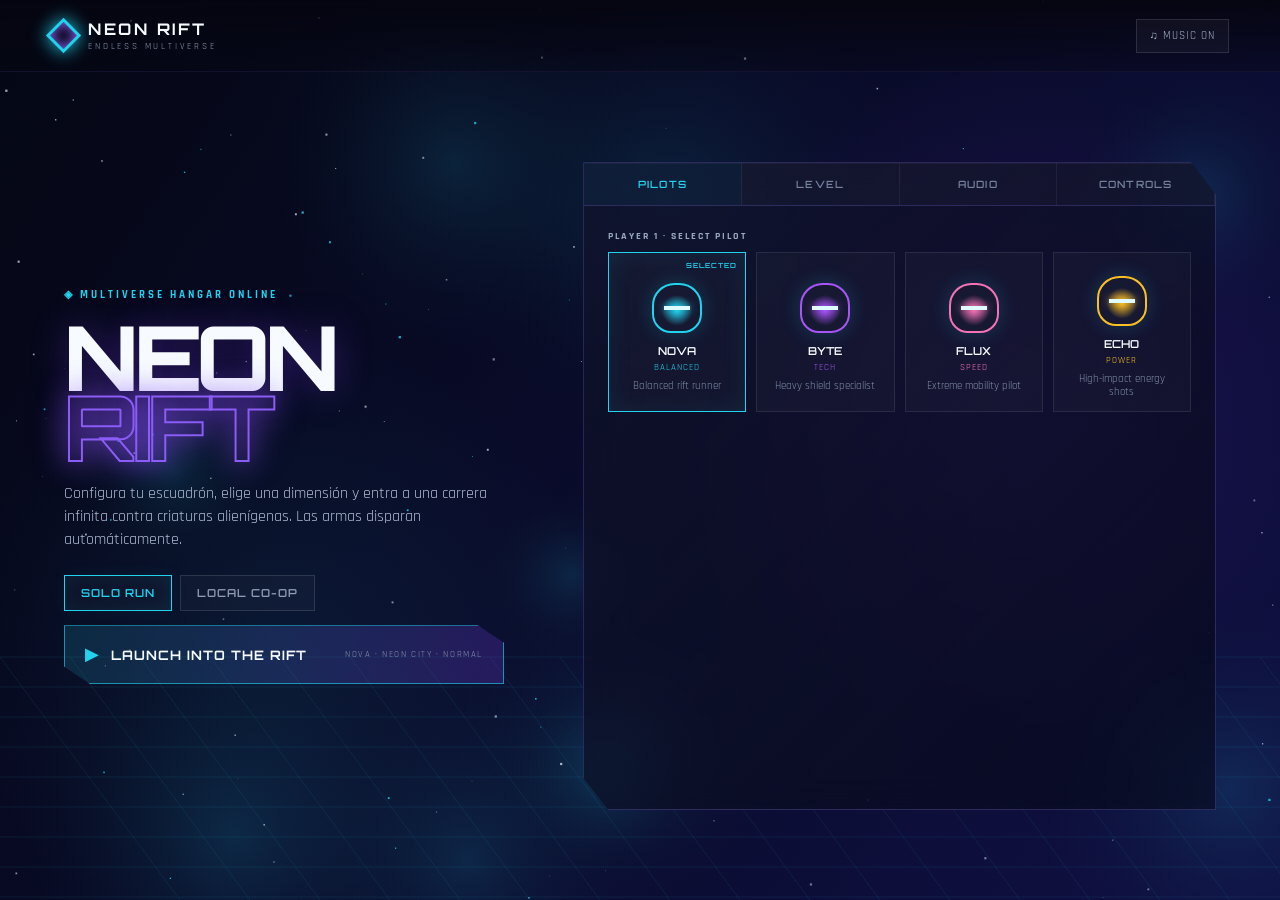
==== commit fa40ee0d: "ui: explain auto-fire and speed pickups" ====
--- a/index.html
+++ b/index.html
@@ -21,7 +21,7 @@
     <section class="menu-copy">
       <div class="eyebrow">◈ MULTIVERSE HANGAR ONLINE</div>
       <h1>NEON<br><em>RIFT</em></h1>
-      <p>Configura tu escuadrón, elige una dimensión y entra a una carrera infinita contra criaturas alienígenas.</p>
+      <p>Configura tu escuadrón, elige una dimensión y entra a una carrera infinita contra criaturas alienígenas. Las armas disparan automáticamente.</p>
       <div class="mode-switch">
         <button class="mode-btn active" data-mode="1">SOLO RUN</button>
         <button class="mode-btn" data-mode="2">LOCAL CO-OP</button>
@@ -53,7 +53,7 @@
           <input id="levelRange" type="range" min="1" max="10" value="1" />
         </div>
         <div class="setting-group"><label>DIFFICULTY</label><div class="difficulty-row"><button data-difficulty="cadet">CADET</button><button class="active" data-difficulty="normal">NORMAL</button><button data-difficulty="rift">RIFT</button></div></div>
-        <div class="mission-note"><b>∞ ENDLESS MODE</b><span>Cada portal aumenta el nivel, cambia la dimensión y fortalece a los aliens.</span></div>
+        <div class="mission-note"><b>∞ PROGRESSIVE ENDLESS MODE</b><span>Cada portal aumenta el nivel. Los aliens ganan vida, velocidad y daño, aparecen con mayor frecuencia y desbloquean nuevas variantes.</span></div>
       </div>
 
       <div class="tab-panel" id="tab-audio">
@@ -64,10 +64,10 @@
 
       <div class="tab-panel" id="tab-controls">
         <div class="controls-grid">
-          <div><span class="player-dot p1"></span><b>PLAYER 1</b><p><kbd>WASD</kbd> Move</p><p><kbd>F</kbd> Fire</p><p><kbd>G</kbd> Pulse</p></div>
-          <div><span class="player-dot p2"></span><b>PLAYER 2</b><p><kbd>ARROWS</kbd> Move</p><p><kbd>ENTER</kbd> Fire</p><p><kbd>SHIFT</kbd> Pulse</p></div>
+          <div><span class="player-dot p1"></span><b>PLAYER 1</b><p><kbd>WASD</kbd> Move</p><p><kbd>AUTO</kbd> Fire + Aim</p><p><kbd>G</kbd> Rift Pulse</p></div>
+          <div><span class="player-dot p2"></span><b>PLAYER 2</b><p><kbd>ARROWS</kbd> Move</p><p><kbd>AUTO</kbd> Fire + Aim</p><p><kbd>SHIFT</kbd> Rift Pulse</p></div>
         </div>
-        <p class="hint">Tip: destruye aliens para cargar el pulso. Úsalo cuando la pantalla se llene de enemigos.</p>
+        <p class="hint">Recoge ◈ BOOST verdes para ganar velocidad durante 7 s. Evita ◈ SLOW rojos: reducen la velocidad durante 5 s. La dificultad aumenta en cada nivel.</p>
       </div>
     </section>
   </main>
--- a/styles.css
+++ b/styles.css
@@ -1,10 +1,8 @@
 @import url('https://fonts.googleapis.com/css2?family=Orbitron:wght@500;600;700;800&family=Rajdhani:wght@500;600;700&display=swap');
-
-:root{--bg:#050510;--cyan:#22d3ee;--violet:#8b5cf6;--pink:#ec4899;--white:#f5fbff;--muted:#93a2bd;--danger:#fb7185;--panel:rgba(8,10,28,.72)}
-*{box-sizing:border-box}html,body{margin:0;width:100%;height:100%;overflow:hidden;background:var(--bg);color:var(--white);font-family:'Rajdhani',sans-serif}button{font:inherit;color:inherit}#app{position:relative;width:100%;height:100%;overflow:hidden;background:#050510}#game{position:absolute;inset:0;width:100%;height:100%;display:block}.hidden{display:none!important}.glass{background:linear-gradient(135deg,rgba(18,20,48,.83),rgba(7,9,25,.57));border:1px solid rgba(139,92,246,.25);box-shadow:0 16px 45px rgba(0,0,0,.28),inset 0 1px rgba(255,255,255,.05);backdrop-filter:blur(14px)}
-.topbar{position:absolute;z-index:20;top:0;left:0;right:0;height:72px;display:flex;align-items:center;justify-content:space-between;padding:0 4vw;background:linear-gradient(to bottom,rgba(4,5,18,.92),rgba(4,5,18,.12));border-bottom:1px solid rgba(139,92,246,.14);pointer-events:none}.brand{display:flex;align-items:center;gap:12px}.brand-mark{width:26px;height:26px;border:3px solid var(--cyan);transform:rotate(45deg);box-shadow:0 0 18px var(--cyan),inset 0 0 12px var(--violet)}.brand strong{display:block;font:700 16px 'Orbitron';letter-spacing:2.6px}.brand small{display:block;margin-top:3px;color:var(--muted);font-size:9px;letter-spacing:2.5px}.status-line{font:600 10px 'Orbitron';letter-spacing:2px;color:#a9b7cf}.live-dot{display:inline-block;width:7px;height:7px;border-radius:50%;background:var(--cyan);box-shadow:0 0 11px var(--cyan);margin-right:8px;animation:pulse 1.2s infinite}@keyframes pulse{50%{opacity:.35;transform:scale(.75)}}
-.screen{position:absolute;z-index:10;inset:72px 0 0;display:flex;align-items:center;padding:5vw;background:radial-gradient(circle at 68% 45%,rgba(124,58,237,.08),transparent 30%)}.hero-card{width:min(620px,52vw);transform:translateY(-1vh)}.eyebrow{display:flex;align-items:center;gap:10px;color:var(--cyan);font-weight:700;font-size:11px;letter-spacing:3px}.eyebrow span{width:26px;height:1px;background:var(--cyan);box-shadow:0 0 9px var(--cyan)}h1{font:800 clamp(65px,9vw,142px)/.74 'Orbitron';letter-spacing:-7px;margin:22px 0;text-shadow:0 0 36px rgba(139,92,246,.32)}h1 em{font-style:normal;color:transparent;-webkit-text-stroke:2px var(--violet);filter:drop-shadow(0 0 10px var(--violet))}.hero-card>p{max-width:535px;color:#b3bfd5;font-size:17px;line-height:1.5}.start-buttons{display:flex;gap:12px;flex-wrap:wrap;margin-top:25px}.primary-btn{min-width:245px;padding:15px 20px;border:1px solid rgba(34,211,238,.62);background:linear-gradient(100deg,rgba(34,211,238,.16),rgba(124,58,237,.25));box-shadow:0 0 28px rgba(34,211,238,.10),inset 0 0 25px rgba(124,58,237,.09);cursor:pointer;text-align:left;font:700 13px 'Orbitron';letter-spacing:1px;clip-path:polygon(0 0,94% 0,100% 28%,100% 100%,6% 100%,0 72%);transition:.2s}.primary-btn.secondary{border-color:rgba(236,72,153,.55);background:linear-gradient(100deg,rgba(236,72,153,.15),rgba(124,58,237,.22))}.primary-btn:hover{transform:translateY(-3px);filter:brightness(1.18)}.primary-btn span{color:var(--cyan);margin-right:7px}.primary-btn.secondary span{color:var(--pink)}.primary-btn small{display:block;margin:5px 0 0 25px;color:#8998b3;font:600 9px 'Rajdhani';letter-spacing:1.6px}.menu-stats{display:flex;gap:28px;margin-top:28px}.menu-stats div{display:flex;flex-direction:column;border-left:1px solid rgba(255,255,255,.11);padding-left:11px}.menu-stats b{font:600 19px 'Orbitron'}.menu-stats span{font-size:9px;color:#7c8ba5;letter-spacing:1.8px;margin-top:3px}
-.mission-card{position:absolute;right:6vw;top:50%;transform:translateY(-53%);width:min(35vw,460px);padding:30px;clip-path:polygon(0 7%,8% 0,100% 0,100% 93%,92% 100%,0 100%)}.portal-preview{height:250px;position:relative;display:grid;place-items:center;margin:-10px 0 12px;background:radial-gradient(circle,rgba(34,211,238,.09),transparent 50%)}.portal-ring,.portal-core{position:absolute;border-radius:50%}.portal-ring{border:3px solid var(--violet);box-shadow:0 0 30px rgba(139,92,246,.7),inset 0 0 25px rgba(34,211,238,.25)}.r1{width:190px;height:190px;animation:spin 7s linear infinite}.r2{width:145px;height:210px;border-color:var(--cyan);animation:spinReverse 5s linear infinite}.portal-core{width:70px;height:155px;background:radial-gradient(ellipse,#fff 0,#67e8f9 18%,#8b5cf6 42%,rgba(139,92,246,.08) 70%,transparent 72%);filter:blur(2px);box-shadow:0 0 50px #8b5cf6}@keyframes spin{to{transform:rotate(360deg)}}@keyframes spinReverse{to{transform:rotate(-360deg)}}.mission-card>small{color:var(--cyan);letter-spacing:2.5px}.mission-card h2{font:700 27px 'Orbitron';margin:5px 0}.mission-card>p{color:#94a3bd;line-height:1.45}.control-grid{display:grid;grid-template-columns:1fr 1fr;gap:8px;margin-top:16px}.control-grid div{border:1px solid rgba(255,255,255,.09);padding:11px}.control-grid b{display:block;font:600 10px 'Orbitron';color:#dbeafe}.control-grid span{display:block;color:#7f8fa8;font-size:10px;margin-top:4px;letter-spacing:.8px}
-.hud{position:absolute;z-index:15;inset:0;pointer-events:none}.hud-top{position:absolute;left:50%;top:88px;transform:translateX(-50%);display:grid;grid-template-columns:repeat(5,minmax(90px,1fr));width:min(760px,72vw);padding:10px 14px}.hud-top div{text-align:center;border-right:1px solid rgba(255,255,255,.08);padding:2px 12px}.hud-top div:last-child{border-right:0}.hud-top small{display:block;color:#73839d;font-size:8px;letter-spacing:1.8px}.hud-top b{display:block;font:600 13px 'Orbitron';margin-top:3px;color:#edf8ff}.player-card{position:absolute;left:24px;width:255px;padding:12px 14px}.player-card.p1{top:92px}.player-card.p2{top:185px}.player-title{display:flex;align-items:center;gap:9px}.player-title>span{display:grid;place-items:center;width:31px;height:31px;border:1px solid var(--cyan);font:700 10px 'Orbitron';color:var(--cyan)}.p2 .player-title>span{border-color:var(--pink);color:var(--pink)}.player-title b{display:block;font:600 11px 'Orbitron';letter-spacing:1px}.player-title small{display:block;color:#75849e;font-size:9px}.hp-row{display:grid;grid-template-columns:30px 1fr 28px;gap:7px;align-items:center;margin-top:10px;font-size:9px}.hp-track{height:6px;background:rgba(255,255,255,.07);overflow:hidden}.hp-track i{display:block;height:100%;width:100%;background:linear-gradient(90deg,#0ea5e9,#22d3ee);box-shadow:0 0 8px #22d3ee}.p2 .hp-track i{background:linear-gradient(90deg,#c026d3,#ec4899);box-shadow:0 0 8px #ec4899}.objective{position:absolute;bottom:25px;left:50%;transform:translateX(-50%);padding:10px 17px;text-align:center;min-width:315px}.objective b{font:600 10px 'Orbitron';letter-spacing:1px}.objective small{display:block;margin-top:4px;color:#7d8da8;font-size:9px;letter-spacing:1.8px}
-.end-screen{z-index:40;justify-content:center;background:radial-gradient(circle,rgba(124,58,237,.15),rgba(5,5,16,.94))}.end-card{width:min(525px,90vw);padding:38px;text-align:center}.end-card>small{color:var(--pink);letter-spacing:3px}.end-card h2{font:800 48px/.95 'Orbitron';margin:12px 0}.end-card p{color:#96a4bc}.end-stats{display:grid;grid-template-columns:repeat(3,1fr);gap:8px;margin:24px 0}.end-stats div{padding:13px;border:1px solid rgba(255,255,255,.09)}.end-stats span{display:block;color:#75829a;font-size:8px;letter-spacing:1.7px}.end-stats b{display:block;margin-top:4px;font:600 18px 'Orbitron'}.center-btn{display:block;margin:10px auto 0;text-align:center;min-width:210px}.toast{position:absolute;z-index:60;left:50%;top:145px;transform:translate(-50%,-15px);padding:9px 16px;border:1px solid rgba(34,211,238,.42);background:rgba(5,8,22,.84);color:var(--cyan);font:600 10px 'Orbitron';letter-spacing:2px;opacity:0;transition:.23s;pointer-events:none}.toast.show{opacity:1;transform:translate(-50%,0)}.dimension-flash{position:absolute;z-index:50;inset:0;pointer-events:none;opacity:0;background:white}.dimension-flash.flash{animation:dimFlash .65s ease-out}@keyframes dimFlash{0%{opacity:.82}35%{opacity:.26;background:#8b5cf6}100%{opacity:0}}.scanlines{position:absolute;z-index:80;inset:0;pointer-events:none;opacity:.11;background:repeating-linear-gradient(to bottom,transparent 0,transparent 3px,rgba(255,255,255,.045) 4px)}
-@media(max-width:850px){.screen{padding:7vw;align-items:flex-start;padding-top:8vh}.hero-card{width:100%}.mission-card{display:none}h1{font-size:76px}.start-buttons{flex-direction:column}.primary-btn{width:100%}.menu-stats{gap:16px;flex-wrap:wrap}.hud-top{top:80px;width:94vw;grid-template-columns:repeat(5,1fr)}.hud-top div{padding:2px 4px}.hud-top small{font-size:6px}.hud-top b{font-size:9px}.player-card{left:10px;width:205px}.player-card.p1{top:135px}.player-card.p2{top:225px}.objective{bottom:10px;min-width:260px}.status-line{display:none}}+:root{--bg:#050510;--panel:rgba(11,13,31,.76);--line:rgba(148,125,255,.24);--cyan:#22d3ee;--violet:#8b5cf6;--pink:#ec4899;--white:#f7fbff;--muted:#8f9bb6;--danger:#fb7185}
+*{box-sizing:border-box}html,body{margin:0;width:100%;height:100%;overflow:hidden;background:var(--bg);color:var(--white);font-family:'Rajdhani',sans-serif}button,input{font:inherit}button{color:inherit}#app{position:relative;width:100%;height:100%;overflow:hidden}#game{position:absolute;inset:0;width:100%;height:100%;display:block}.hidden{display:none!important}.glass{background:linear-gradient(135deg,rgba(17,19,45,.84),rgba(6,8,23,.62));border:1px solid var(--line);box-shadow:0 18px 60px rgba(0,0,0,.38),inset 0 1px rgba(255,255,255,.04);backdrop-filter:blur(18px)}
+.topbar{position:absolute;z-index:30;left:0;right:0;top:0;height:72px;display:flex;align-items:center;justify-content:space-between;padding:0 4vw;border-bottom:1px solid rgba(130,109,255,.12);background:linear-gradient(to bottom,rgba(5,5,16,.96),rgba(5,5,16,.34))}.brand{display:flex;align-items:center;gap:12px}.brand-mark{width:25px;height:25px;border:3px solid var(--cyan);transform:rotate(45deg);box-shadow:0 0 18px var(--cyan),inset 0 0 12px var(--violet)}.brand strong{display:block;font:700 16px 'Orbitron';letter-spacing:2.5px}.brand small{display:block;margin-top:2px;color:var(--muted);font-size:9px;letter-spacing:2.8px}.top-actions{display:flex;gap:8px}.icon-btn,.secondary-btn{border:1px solid rgba(255,255,255,.12);background:rgba(255,255,255,.035);padding:9px 13px;color:#aab5cc;cursor:pointer;letter-spacing:1px;font-size:11px}.icon-btn:hover,.secondary-btn:hover{border-color:var(--cyan);color:var(--cyan)}
+.menu-screen{position:absolute;z-index:10;inset:72px 0 0;display:grid;grid-template-columns:minmax(360px,.85fr) minmax(520px,1.15fr);gap:4vw;align-items:center;padding:3.5vw 5vw}.menu-screen::before{content:"";position:absolute;inset:0;pointer-events:none;background:radial-gradient(circle at 78% 40%,rgba(124,58,237,.16),transparent 30%),radial-gradient(circle at 22% 70%,rgba(34,211,238,.07),transparent 28%)}.menu-copy,.hangar{position:relative}.eyebrow{color:var(--cyan);font-weight:700;letter-spacing:3px;font-size:11px}h1{font:800 clamp(62px,7vw,112px)/.78 'Orbitron';letter-spacing:-5px;margin:20px 0;text-shadow:0 0 35px rgba(124,58,237,.35)}h1 em{font-style:normal;color:transparent;-webkit-text-stroke:2px var(--violet);filter:drop-shadow(0 0 12px var(--violet))}.menu-copy>p{max-width:520px;color:#aebad1;font-size:16px;line-height:1.45}.mode-switch{display:flex;gap:8px;margin:24px 0 14px}.mode-btn,.difficulty-row button{border:1px solid rgba(255,255,255,.12);background:rgba(255,255,255,.025);padding:10px 16px;color:#8f9bb4;cursor:pointer;font:600 11px 'Orbitron';letter-spacing:1px}.mode-btn.active,.difficulty-row button.active{border-color:var(--cyan);color:var(--cyan);box-shadow:inset 0 0 18px rgba(34,211,238,.08),0 0 18px rgba(34,211,238,.06)}.launch-btn{display:flex;align-items:center;gap:12px;width:min(440px,100%);padding:17px 20px;border:1px solid rgba(34,211,238,.62);background:linear-gradient(100deg,rgba(34,211,238,.14),rgba(124,58,237,.24));cursor:pointer;clip-path:polygon(0 0,94% 0,100% 30%,100% 100%,6% 100%,0 70%);box-shadow:0 0 30px rgba(34,211,238,.1)}.launch-btn:hover{transform:translateY(-2px);box-shadow:0 0 34px rgba(34,211,238,.22)}.launch-btn>span{color:var(--cyan);font-size:18px}.launch-btn b{font:700 13px 'Orbitron';letter-spacing:1px}.launch-btn small{margin-left:auto;color:#8491aa;font-size:9px;letter-spacing:1.6px}.launch-btn.small{width:100%;justify-content:center;margin-top:18px}.hangar{height:min(72vh,670px);padding:0;overflow:hidden;clip-path:polygon(0 0,96% 0,100% 5%,100% 100%,4% 100%,0 95%)}.tabs{display:grid;grid-template-columns:repeat(4,1fr);border-bottom:1px solid var(--line)}.tab{padding:15px 8px;border:0;border-right:1px solid rgba(255,255,255,.06);background:rgba(255,255,255,.02);color:#74819b;cursor:pointer;font:600 10px 'Orbitron';letter-spacing:1.2px}.tab.active{color:var(--cyan);background:rgba(34,211,238,.05)}.tab-panel{display:none;height:calc(100% - 47px);overflow:auto;padding:24px}.tab-panel.active{display:block}.section-label,.setting-group>label,.setting-row>label{display:block;color:#9aa8c1;font-size:10px;letter-spacing:2px;font-weight:700}.section-label.second{margin-top:24px}.character-grid{display:grid;grid-template-columns:repeat(4,1fr);gap:10px;margin-top:10px}.character-card{position:relative;min-height:150px;padding:12px;border:1px solid rgba(255,255,255,.09);background:rgba(255,255,255,.025);cursor:pointer;overflow:hidden}.character-card:hover,.character-card.active{border-color:var(--char);box-shadow:inset 0 0 26px rgba(34,211,238,.08)}.character-card.active::after{content:'SELECTED';position:absolute;top:8px;right:8px;color:var(--char);font:600 7px 'Orbitron';letter-spacing:1px}.portrait{height:72px;position:relative;display:grid;place-items:center}.portrait::before{content:'';width:46px;height:46px;border:2px solid var(--char);border-radius:45% 45% 38% 38%;box-shadow:0 0 20px rgba(34,211,238,.2);background:radial-gradient(circle at 50% 55%,var(--char),#171932 45%)}.portrait::after{content:'';position:absolute;width:26px;height:4px;background:#dffbff;box-shadow:0 0 9px var(--char)}.character-card b{display:block;font:600 11px 'Orbitron'}.character-card small{display:block;color:var(--char);font-size:9px;letter-spacing:1px;margin-top:4px}.character-card p{margin:7px 0 0;color:#7f8da7;font-size:11px;line-height:1.2}.setting-group{margin-bottom:24px}.dimension-grid{display:grid;grid-template-columns:repeat(5,1fr);gap:8px;margin-top:10px}.dimension-card{min-height:88px;border:1px solid rgba(255,255,255,.09);background:linear-gradient(145deg,var(--d1),var(--d2));cursor:pointer;padding:10px;text-align:left;position:relative;overflow:hidden}.dimension-card::after{content:'';position:absolute;width:70px;height:70px;border:2px solid rgba(255,255,255,.15);border-radius:50%;right:-26px;bottom:-30px;box-shadow:0 0 20px var(--accent)}.dimension-card.active{border-color:var(--accent);box-shadow:0 0 20px rgba(124,58,237,.18)}.dimension-card b{display:block;font:600 9px 'Orbitron';line-height:1.2}.dimension-card small{color:#b6c0d1;font-size:8px}.setting-row{margin:23px 0}.setting-row label{display:flex;justify-content:space-between}.setting-row label b{color:var(--cyan);font:600 11px 'Orbitron'}input[type=range]{width:100%;margin-top:12px;accent-color:var(--cyan);cursor:pointer}.difficulty-row{display:flex;gap:8px;margin-top:10px}.difficulty-row button{flex:1}.mission-note{padding:15px;border:1px solid rgba(34,211,238,.15);background:rgba(34,211,238,.035)}.mission-note b{display:block;color:var(--cyan);font:600 10px 'Orbitron'}.mission-note span{display:block;color:#8390a8;margin-top:5px;font-size:12px}.audio-hero{display:flex;gap:16px;align-items:center;margin-bottom:28px;padding:15px;border:1px solid rgba(255,255,255,.08)}.audio-hero b{display:block;font:600 12px 'Orbitron';color:#ddecff}.audio-hero span{display:block;color:#8290aa;margin-top:4px}.equalizer{height:42px;display:flex;align-items:center;gap:3px}.equalizer i{width:4px;background:var(--cyan);box-shadow:0 0 8px var(--cyan);animation:eq 1s ease-in-out infinite alternate}.equalizer i:nth-child(1){height:14px}.equalizer i:nth-child(2){height:31px;animation-delay:.1s}.equalizer i:nth-child(3){height:22px;animation-delay:.2s}.equalizer i:nth-child(4){height:38px;animation-delay:.3s}.equalizer i:nth-child(5){height:25px;animation-delay:.4s}.equalizer i:nth-child(6){height:16px;animation-delay:.5s}@keyframes eq{to{transform:scaleY(.45)}}.controls-grid{display:grid;grid-template-columns:1fr 1fr;gap:14px}.controls-grid>div{padding:18px;border:1px solid rgba(255,255,255,.08)}.controls-grid b{font:600 11px 'Orbitron'}.controls-grid p{color:#8c99b1}.player-dot{display:inline-block;width:8px;height:8px;border-radius:50%;margin-right:7px}.player-dot.p1{background:var(--cyan);box-shadow:0 0 9px var(--cyan)}.player-dot.p2{background:var(--pink);box-shadow:0 0 9px var(--pink)}kbd{padding:3px 6px;background:#14172d;border:1px solid rgba(255,255,255,.15);border-radius:3px;color:#dceaff;font:600 9px 'Orbitron'}.hint{color:#7f8ca4}
+.hud{position:absolute;z-index:20;inset:0;pointer-events:none}.hud-left{position:absolute;left:22px;top:92px;width:220px;padding:12px}.hud-title{display:flex;justify-content:space-between;align-items:center}.hud-title span{font:600 10px 'Orbitron';color:#e7f3ff}.hud-title small{color:var(--cyan);letter-spacing:1px}.progress{height:4px;background:rgba(255,255,255,.08);margin-top:9px}.progress i{display:block;height:100%;width:0;background:linear-gradient(90deg,var(--violet),var(--cyan));box-shadow:0 0 8px var(--cyan)}.next-rift{display:block;color:#67748d;font-size:8px;margin-top:5px;letter-spacing:1px}.hud-center{position:absolute;top:92px;left:50%;transform:translateX(-50%);display:flex;gap:22px;padding:10px 16px}.hud-center span{color:#74829b;font-size:8px;letter-spacing:1.4px}.hud-center b{display:block;color:#f5f9ff;font:600 13px 'Orbitron';margin-top:2px}.ship-hud{position:absolute;bottom:24px;width:250px;padding:11px 13px;display:grid;grid-template-columns:75px 1fr 30px;gap:10px;align-items:center}.ship-hud.p1hud{left:22px}.ship-hud.p2hud{left:290px}.ship-hud b{font:600 10px 'Orbitron'}.ship-hud small{display:block;color:#6f7d96;font-size:8px}.hp{height:5px;background:rgba(255,255,255,.08)}.hp i{display:block;height:100%;width:100%;background:linear-gradient(90deg,#fb7185,var(--cyan));box-shadow:0 0 8px var(--cyan)}.ship-hud>span{font:600 11px 'Orbitron';text-align:right}.boss-bar{position:absolute;left:50%;bottom:24px;transform:translateX(-50%);width:min(420px,45vw);padding:10px 14px;text-align:center}.boss-bar small{color:#ff8ca8;letter-spacing:2px}.boss-bar div{height:5px;background:rgba(255,255,255,.08);margin-top:6px}.boss-bar i{display:block;height:100%;background:linear-gradient(90deg,#ff3b70,#b34cff);box-shadow:0 0 12px #ff3b70}
+.overlay{position:absolute;z-index:50;inset:0;display:grid;place-items:center;background:radial-gradient(circle,rgba(124,58,237,.15),rgba(5,5,16,.93))}.overlay-card{width:min(460px,88vw);padding:34px;text-align:center}.overlay-card>small{color:var(--cyan);letter-spacing:3px}.overlay-card h2{font:800 44px/.95 'Orbitron';margin:12px 0}.overlay-card p{color:#8f9db5}.stats{display:grid;grid-template-columns:repeat(3,1fr);gap:8px;margin:22px 0}.stats div{padding:12px;border:1px solid rgba(255,255,255,.08)}.stats span{display:block;color:#6f7c94;font-size:8px;letter-spacing:1.2px}.stats b{font:600 16px 'Orbitron'}.overlay-card .secondary-btn{width:100%;margin-top:8px}.toast{position:absolute;z-index:70;left:50%;top:110px;transform:translate(-50%,-12px);opacity:0;pointer-events:none;padding:9px 15px;border:1px solid rgba(34,211,238,.35);background:rgba(5,8,22,.82);color:var(--cyan);font:600 9px 'Orbitron';letter-spacing:1.7px;transition:.25s}.toast.show{opacity:1;transform:translate(-50%,0)}.scanlines{position:absolute;z-index:90;inset:0;pointer-events:none;opacity:.1;background:repeating-linear-gradient(to bottom,transparent 0,transparent 3px,rgba(255,255,255,.05) 4px)}
+@media(max-width:980px){.menu-screen{grid-template-columns:1fr;padding-top:28px;overflow:auto}.menu-copy{display:none}.hangar{height:calc(100vh - 110px)}.character-grid{grid-template-columns:repeat(2,1fr)}.dimension-grid{grid-template-columns:repeat(2,1fr)}.hud-center{top:145px}.ship-hud.p2hud{left:auto;right:22px}}
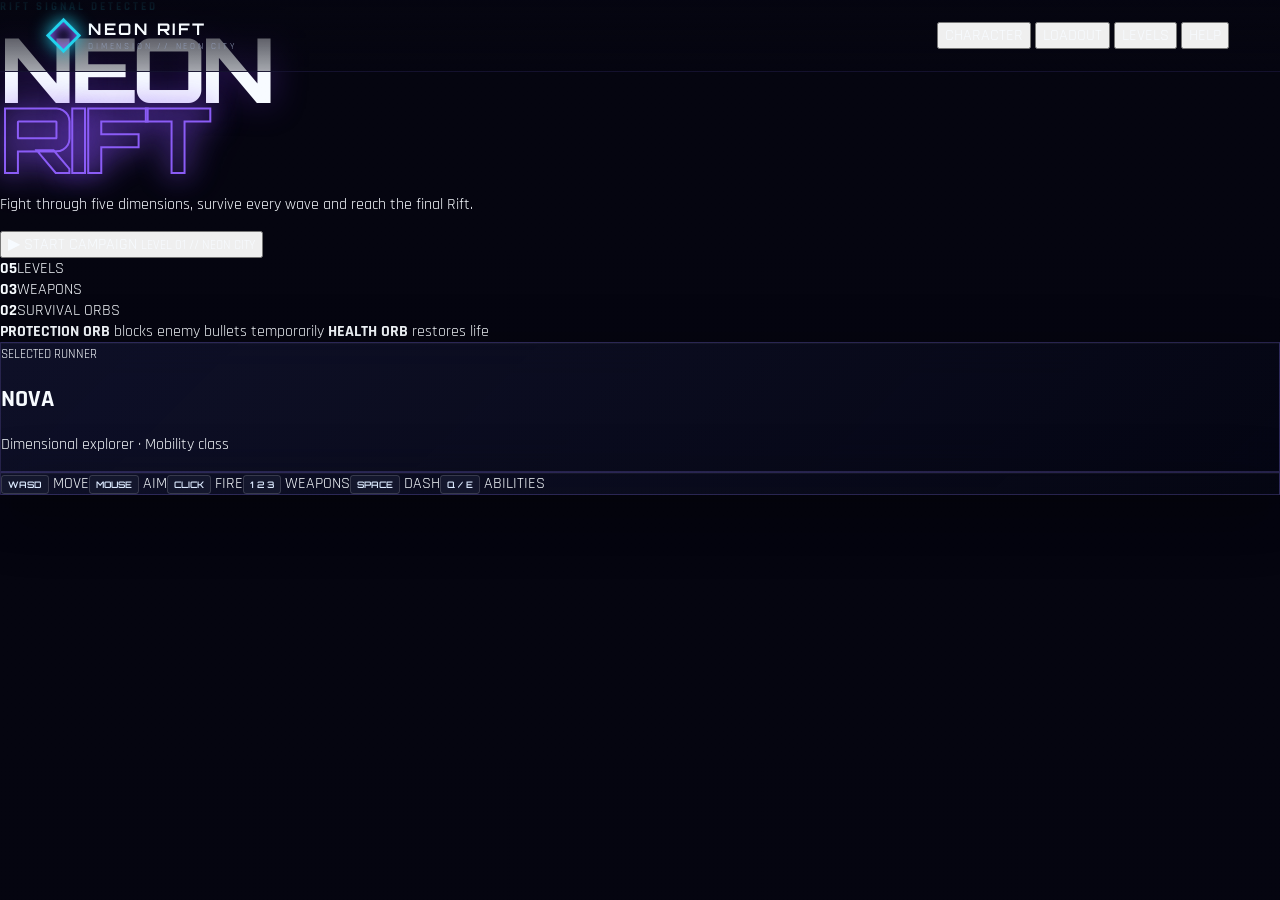
==== commit 42118975: "feat: restore classic NEON RIFT interface with level campaign" ====
--- a/index.html
+++ b/index.html
@@ -3,88 +3,115 @@
 <head>
   <meta charset="UTF-8" />
   <meta name="viewport" content="width=device-width, initial-scale=1.0" />
-  <meta name="theme-color" content="#050510" />
-  <title>NEON RIFT — Endless Galactic Shooter</title>
+  <meta name="theme-color" content="#070713" />
+  <title>NEON RIFT — Arcade Shooter</title>
   <link rel="stylesheet" href="styles.css" />
 </head>
 <body>
 <div id="app">
-  <canvas id="game"></canvas>
-  <div class="scanlines"></div>
+  <canvas id="game" aria-label="NEON RIFT game canvas"></canvas>
 
   <header class="topbar">
-    <div class="brand"><span class="brand-mark"></span><div><strong>NEON RIFT</strong><small>ENDLESS MULTIVERSE</small></div></div>
-    <div class="top-actions"><button id="musicToggle" class="icon-btn">♫ MUSIC ON</button><button id="pauseBtn" class="icon-btn hidden">Ⅱ PAUSE</button></div>
+    <div class="brand">
+      <span class="brand-mark"></span>
+      <div><strong>NEON RIFT</strong><small id="dimensionLabel">DIMENSION // NEON CITY</small></div>
+    </div>
+    <nav>
+      <button data-panel="characters">CHARACTER</button>
+      <button data-panel="loadout">LOADOUT</button>
+      <button data-panel="missions">LEVELS</button>
+      <button data-panel="help">HELP</button>
+    </nav>
   </header>
 
-  <main id="menu" class="menu-screen">
-    <section class="menu-copy">
-      <div class="eyebrow">◈ MULTIVERSE HANGAR ONLINE</div>
+  <section id="hud" class="hud hidden" aria-live="polite">
+    <div class="hud-left glass">
+      <div class="player-line">
+        <span class="avatar">N</span>
+        <div><b>NOVA</b><small>Rift Runner</small></div>
+        <span id="levelBadge">LV.01</span>
+      </div>
+      <div class="meter-row"><span>HP</span><div class="meter"><i id="healthBar"></i></div><b id="healthText">100</b></div>
+      <div class="meter-row energy"><span>EN</span><div class="meter"><i id="energyBar"></i></div><b id="energyText">100</b></div>
+      <div id="orbStatus" class="orb-status">NO BULLET SHIELD</div>
+    </div>
+
+    <div class="hud-center">
+      <div class="mission-pill glass"><span class="pulse-dot"></span><b id="objective">CLEAR THE RIFT WAVE</b><small id="waveText">LEVEL 1 · WAVE 1</small></div>
+    </div>
+
+    <div class="hud-right glass">
+      <div class="score-label">SCORE <b id="score">000000</b></div>
+      <div class="core-count"><span class="core-icon">◆</span> KILLS <b id="killsHud">0</b></div>
+    </div>
+
+    <div class="weapon-card glass">
+      <div><small id="weaponRarity">RARE</small><b id="weaponName">PULSE BLASTER</b></div>
+      <span id="weaponSlot">01</span>
+    </div>
+
+    <div class="ability-card glass">
+      <div class="ability"><kbd>Q</kbd><span><b>SHIELD</b><small id="shieldStatus">READY</small></span></div>
+      <div class="ability"><kbd>E</kbd><span><b>OVERCHARGE</b><small id="overchargeStatus">READY</small></span></div>
+      <div class="ability"><kbd>SPACE</kbd><span><b>DASH</b><small id="dashStatus">READY</small></span></div>
+    </div>
+
+    <div class="crosshair" id="crosshair"><i></i><i></i><i></i><i></i></div>
+  </section>
+
+  <main id="menu" class="screen active">
+    <div class="hero-card">
+      <div class="eyebrow"><span></span> RIFT SIGNAL DETECTED <span></span></div>
       <h1>NEON<br><em>RIFT</em></h1>
-      <p>Configura tu escuadrón, elige una dimensión y entra a una carrera infinita contra criaturas alienígenas. Las armas disparan automáticamente.</p>
-      <div class="mode-switch">
-        <button class="mode-btn active" data-mode="1">SOLO RUN</button>
-        <button class="mode-btn" data-mode="2">LOCAL CO-OP</button>
+      <p>Fight through five dimensions, survive every wave and reach the final Rift.</p>
+      <button id="playBtn" class="primary-btn"><span>▶</span> START CAMPAIGN <small>LEVEL 01 // NEON CITY</small></button>
+      <div class="menu-stats">
+        <div><b>05</b><span>LEVELS</span></div>
+        <div><b>03</b><span>WEAPONS</span></div>
+        <div><b>02</b><span>SURVIVAL ORBS</span></div>
       </div>
-      <button id="launchBtn" class="launch-btn"><span>▶</span><b>LAUNCH INTO THE RIFT</b><small id="launchSummary">NOVA · NEON CITY · NORMAL</small></button>
-    </section>
+      <div class="pickup-legend">
+        <span><i class="orb yellow"></i><b>PROTECTION ORB</b> blocks enemy bullets temporarily</span>
+        <span><i class="orb blue"></i><b>HEALTH ORB</b> restores life</span>
+      </div>
+    </div>
 
-    <section class="hangar glass">
-      <div class="tabs">
-        <button class="tab active" data-tab="pilots">PILOTS</button>
-        <button class="tab" data-tab="mission">LEVEL</button>
-        <button class="tab" data-tab="audio">AUDIO</button>
-        <button class="tab" data-tab="controls">CONTROLS</button>
+    <aside class="pilot-card glass">
+      <div class="pilot-visual">
+        <div class="orbit o1"></div><div class="orbit o2"></div>
+        <div class="nova-portrait"><span class="visor"></span><span class="helmet"></span><span class="body-core"></span></div>
       </div>
+      <div class="pilot-info"><small>SELECTED RUNNER</small><h2>NOVA</h2><p>Dimensional explorer · Mobility class</p></div>
+    </aside>
 
-      <div class="tab-panel active" id="tab-pilots">
-        <div class="section-label">PLAYER 1 · SELECT PILOT</div>
-        <div class="character-grid" id="p1Characters"></div>
-        <div id="p2Wrap" class="hidden">
-          <div class="section-label second">PLAYER 2 · SELECT PILOT</div>
-          <div class="character-grid" id="p2Characters"></div>
-        </div>
-      </div>
-
-      <div class="tab-panel" id="tab-mission">
-        <div class="setting-group"><label>STARTING DIMENSION</label><div id="dimensionGrid" class="dimension-grid"></div></div>
-        <div class="setting-row">
-          <label>STARTING LEVEL <b id="levelValue">1</b></label>
-          <input id="levelRange" type="range" min="1" max="10" value="1" />
-        </div>
-        <div class="setting-group"><label>DIFFICULTY</label><div class="difficulty-row"><button data-difficulty="cadet">CADET</button><button class="active" data-difficulty="normal">NORMAL</button><button data-difficulty="rift">RIFT</button></div></div>
-        <div class="mission-note"><b>∞ PROGRESSIVE ENDLESS MODE</b><span>Cada portal aumenta el nivel. Los aliens ganan vida, velocidad y daño, aparecen con mayor frecuencia y desbloquean nuevas variantes.</span></div>
-      </div>
-
-      <div class="tab-panel" id="tab-audio">
-        <div class="audio-hero"><div class="equalizer"><i></i><i></i><i></i><i></i><i></i><i></i></div><div><b>GALACTIC SYNTH ENGINE</b><span>Música procedural generada dentro del navegador.</span></div></div>
-        <div class="setting-row"><label>MUSIC VOLUME <b id="musicValue">65%</b></label><input id="musicVolume" type="range" min="0" max="100" value="65" /></div>
-        <div class="setting-row"><label>SFX VOLUME <b id="sfxValue">75%</b></label><input id="sfxVolume" type="range" min="0" max="100" value="75" /></div>
-      </div>
-
-      <div class="tab-panel" id="tab-controls">
-        <div class="controls-grid">
-          <div><span class="player-dot p1"></span><b>PLAYER 1</b><p><kbd>WASD</kbd> Move</p><p><kbd>AUTO</kbd> Fire + Aim</p><p><kbd>G</kbd> Rift Pulse</p></div>
-          <div><span class="player-dot p2"></span><b>PLAYER 2</b><p><kbd>ARROWS</kbd> Move</p><p><kbd>AUTO</kbd> Fire + Aim</p><p><kbd>SHIFT</kbd> Rift Pulse</p></div>
-        </div>
-        <p class="hint">Recoge ◈ BOOST verdes para ganar velocidad durante 7 s. Evita ◈ SLOW rojos: reducen la velocidad durante 5 s. La dificultad aumenta en cada nivel.</p>
-      </div>
-    </section>
+    <div class="controls-strip glass">
+      <span><kbd>WASD</kbd> MOVE</span><span><kbd>MOUSE</kbd> AIM</span><span><kbd>CLICK</kbd> FIRE</span><span><kbd>1 2 3</kbd> WEAPONS</span><span><kbd>SPACE</kbd> DASH</span><span><kbd>Q / E</kbd> ABILITIES</span>
+    </div>
   </main>
 
-  <section id="hud" class="hud hidden">
-    <div class="hud-left glass"><div class="hud-title"><span id="dimensionName">NEON CITY</span><small id="dimensionLevel">LEVEL 01</small></div><div class="progress"><i id="portalProgress"></i></div><small class="next-rift">NEXT RIFT PORTAL</small></div>
-    <div class="hud-center glass"><span>DISTANCE <b id="distance">0000m</b></span><span>SCORE <b id="score">000000</b></span><span>ALIENS <b id="kills">0</b></span></div>
-    <div class="ship-hud p1hud glass"><div><b id="p1Name">NOVA</b><small>PLAYER 1</small></div><div class="hp"><i id="p1hp"></i></div><span id="p1hpText">100</span></div>
-    <div id="p2Hud" class="ship-hud p2hud glass hidden"><div><b id="p2Name">BYTE</b><small>PLAYER 2</small></div><div class="hp"><i id="p2hp"></i></div><span id="p2hpText">100</span></div>
-    <div id="bossBar" class="boss-bar glass hidden"><small>RIFT BEHEMOTH</small><div><i id="bossHp"></i></div></div>
+  <section id="panel" class="panel glass hidden">
+    <button id="closePanel" class="close-btn">×</button>
+    <small id="panelEyebrow">RIFT TERMINAL</small>
+    <h2 id="panelTitle">LOADOUT</h2>
+    <div id="panelContent"></div>
   </section>
 
-  <section id="pauseScreen" class="overlay hidden"><div class="overlay-card glass"><small>RIFT TEMPORARILY STABILIZED</small><h2>PAUSED</h2><button id="resumeBtn" class="launch-btn small">RESUME</button><button id="hangarBtn" class="secondary-btn">RETURN TO HANGAR</button></div></section>
+  <section id="endScreen" class="screen end-screen hidden">
+    <div class="end-card glass">
+      <small id="endEyebrow">MISSION COMPLETE</small>
+      <h2 id="endTitle">RIFT<br>STABILIZED</h2>
+      <p id="endText">You survived the dimensional campaign.</p>
+      <div class="end-stats">
+        <div><span>SCORE</span><b id="finalScore">0</b></div>
+        <div><span>LEVEL</span><b id="finalLevel">1/5</b></div>
+        <div><span>KILLS</span><b id="finalKills">0</b></div>
+      </div>
+      <button id="restartBtn" class="primary-btn">PLAY AGAIN</button>
+    </div>
+  </section>
 
-  <section id="gameOver" class="overlay hidden"><div class="overlay-card glass"><small>EXPEDITION ENDED</small><h2>SHIP<br>DESTROYED</h2><p id="finalLine">The Rift claimed your squad.</p><div class="stats"><div><span>DISTANCE</span><b id="finalDistance">0m</b></div><div><span>SCORE</span><b id="finalScore">0</b></div><div><span>LEVEL</span><b id="finalLevel">1</b></div></div><button id="retryBtn" class="launch-btn small">RE-ENTER RIFT</button><button id="hangarBtn2" class="secondary-btn">HANGAR</button></div></section>
-
-  <div id="toast" class="toast">RIFT ONLINE</div>
+  <div id="toast" class="toast">SYSTEM ONLINE</div>
+  <div class="scanlines"></div>
 </div>
 <script src="game.js"></script>
 </body>
